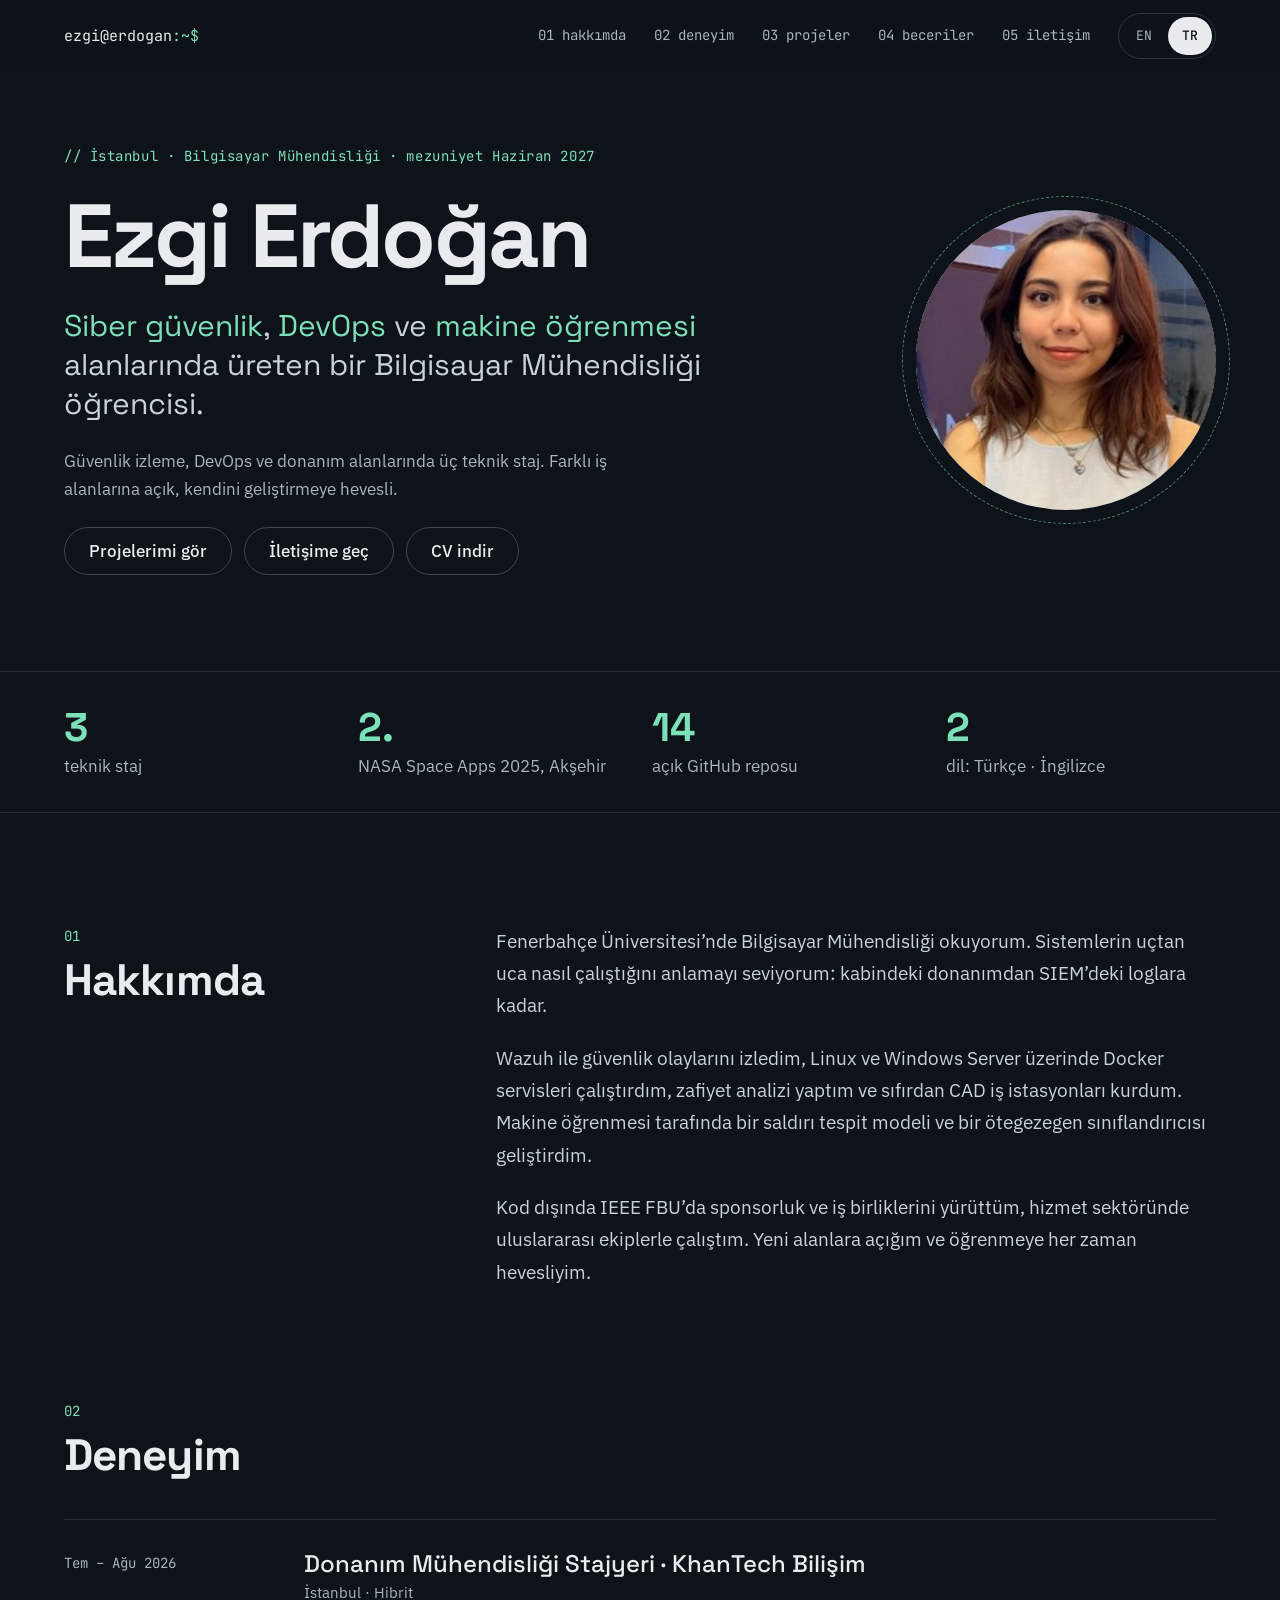
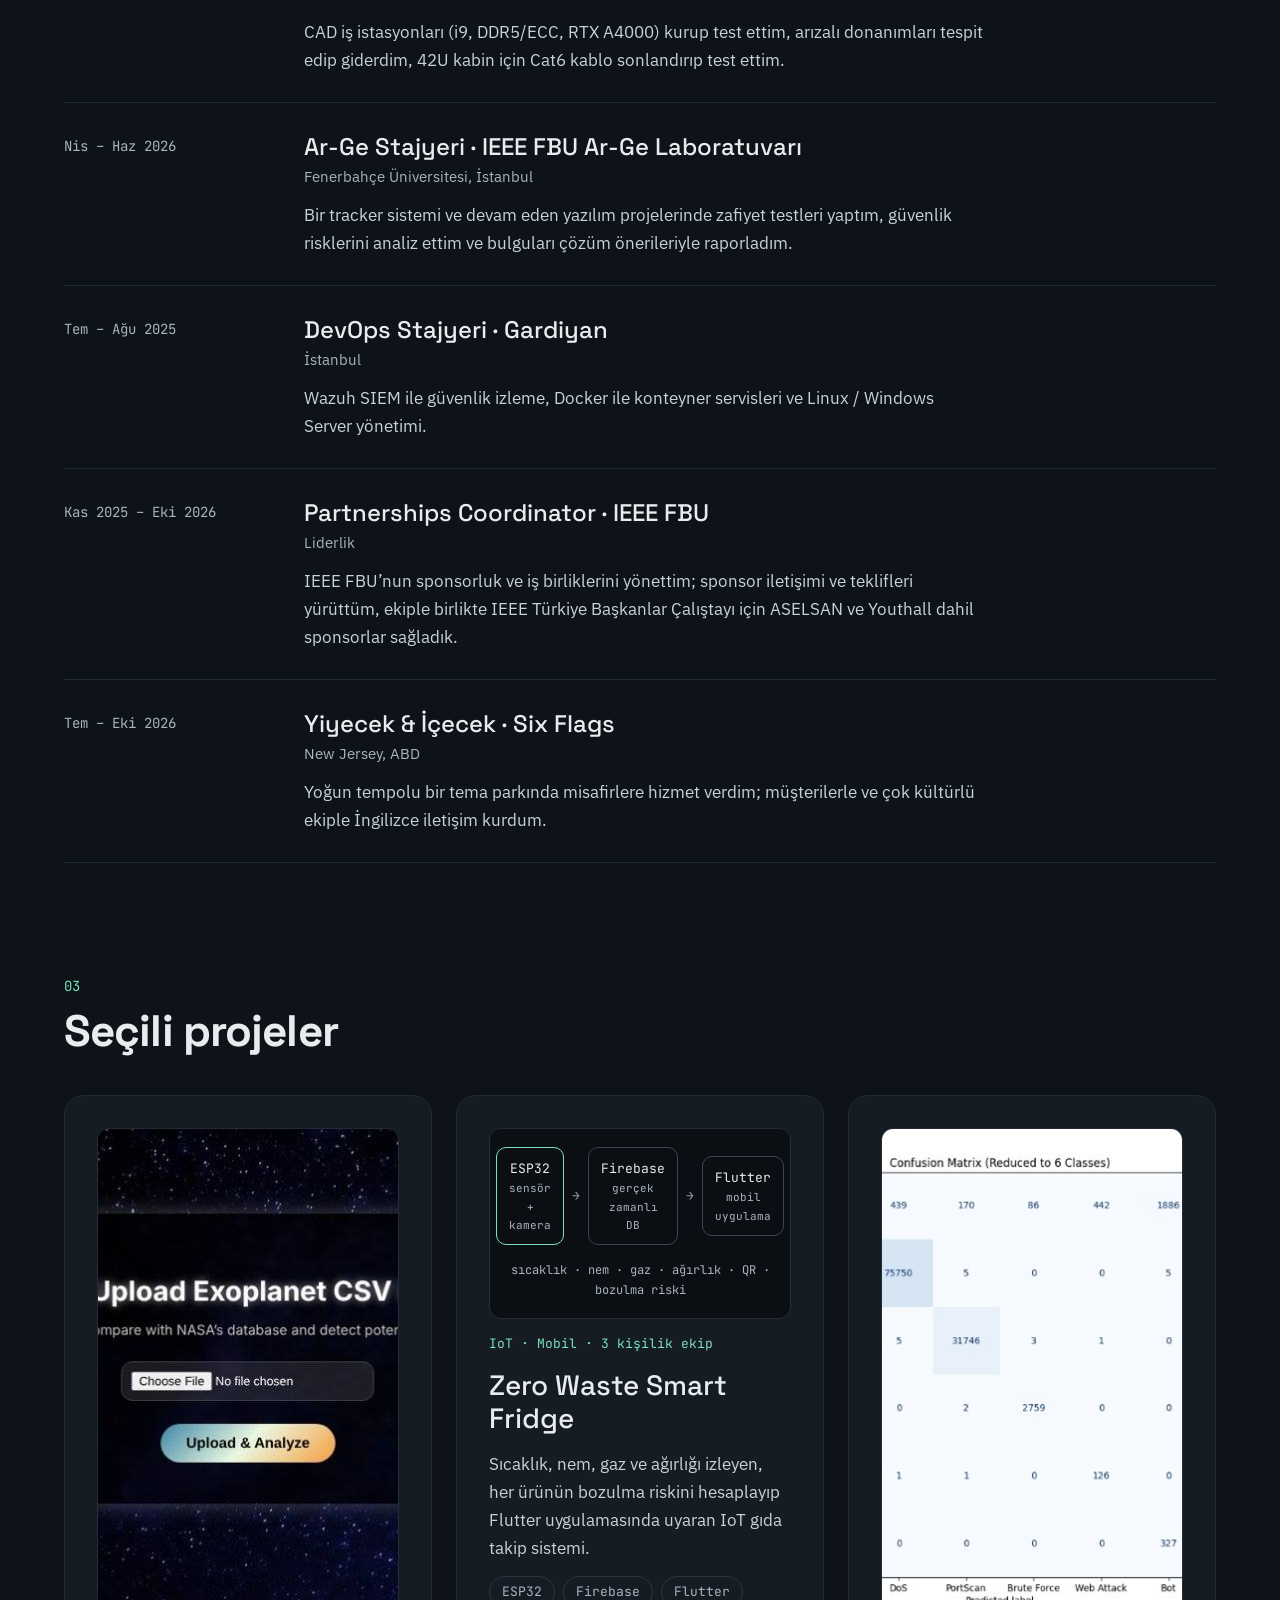
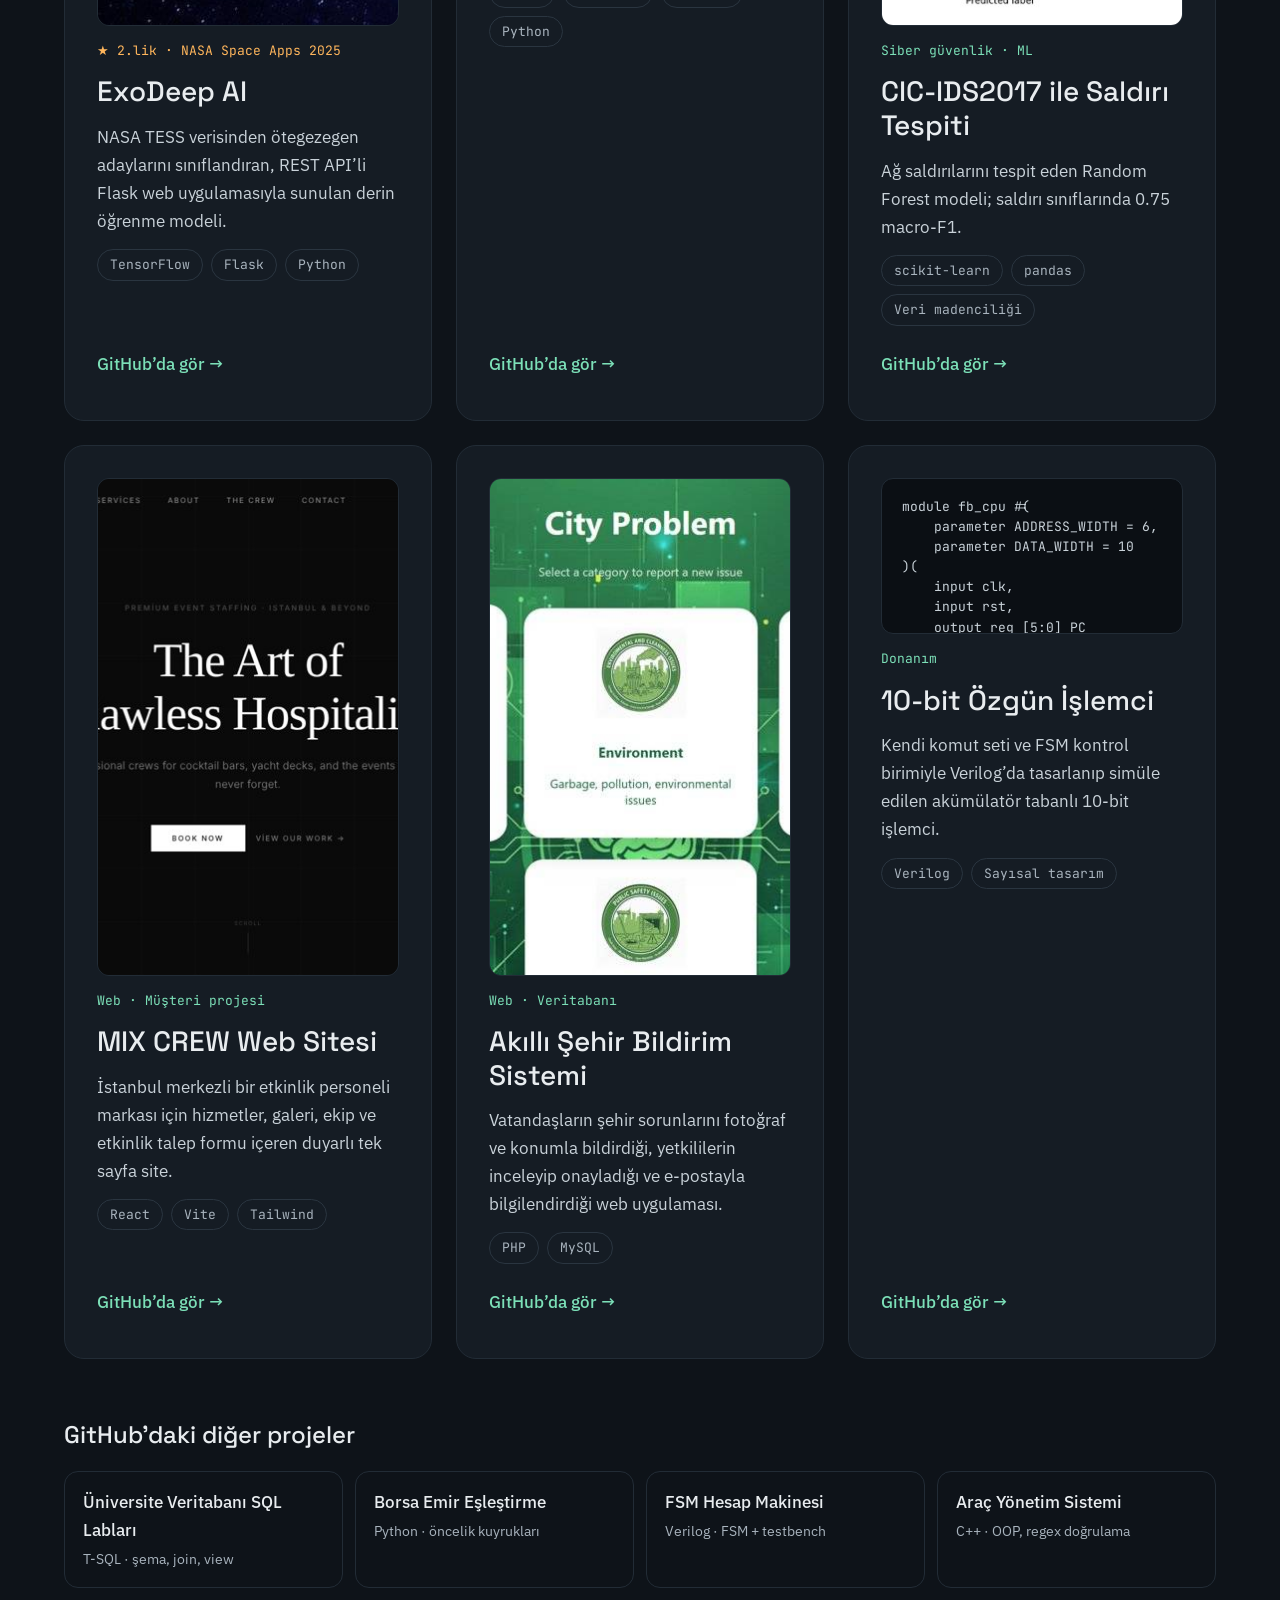
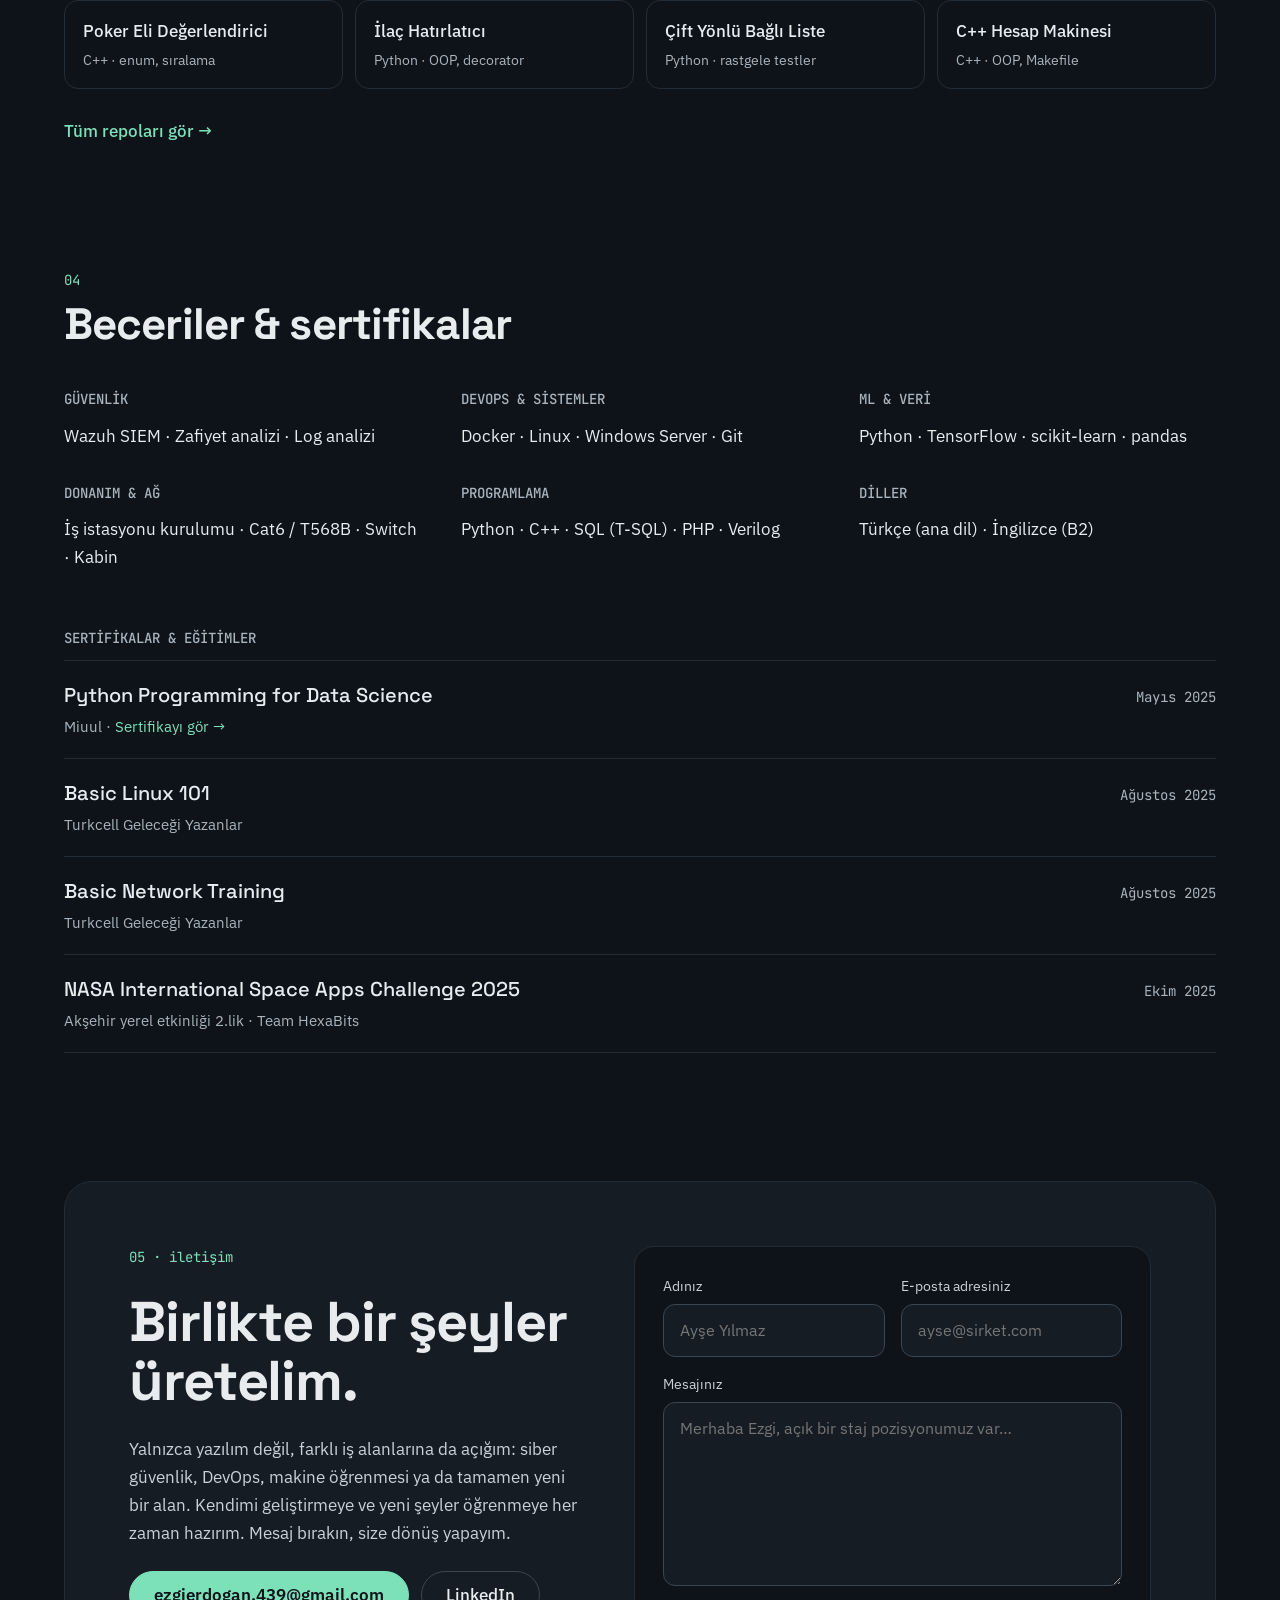
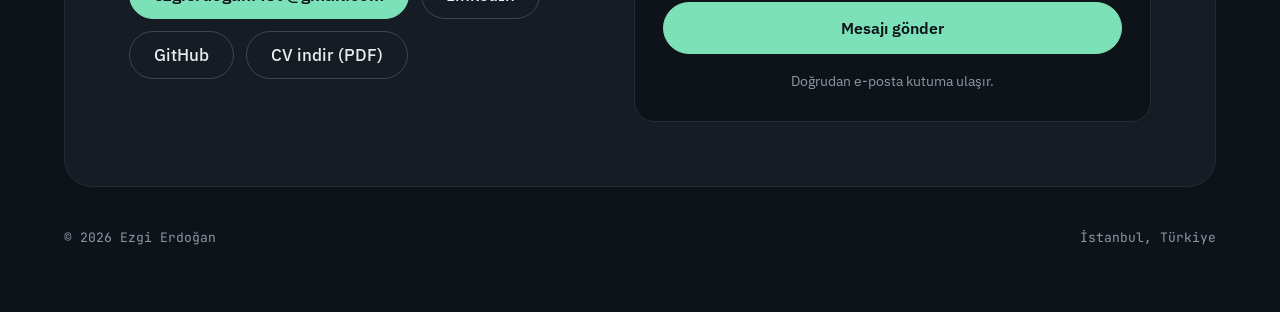
==== tr.html @ ae575152 "Launch portfolio site (EN + TR)" ====
<!doctype html>
<html lang="tr">
<head>
<meta charset="utf-8">
<meta name="viewport" content="width=device-width, initial-scale=1">
<title>Ezgi Erdoğan · Bilgisayar Mühendisliği Portfolyosu</title>
<meta name="description" content="Ezgi Erdoğan, İstanbul'da Bilgisayar Mühendisliği öğrencisi. Siber güvenlik, DevOps ve makine öğrenmesi projeleri ve stajları.">
<meta property="og:title" content="Ezgi Erdoğan · Portfolyo">
<meta property="og:description" content="Bilgisayar Mühendisliği öğrencisi | Siber Güvenlik · DevOps · ML">
<meta property="og:image" content="https://ezgerdog.github.io/ezgi.jpg">
<meta property="og:url" content="https://ezgerdog.github.io/tr.html">
<link rel="alternate" hreflang="en" href="https://ezgerdog.github.io/">
<link rel="icon" href="data:image/svg+xml,%3Csvg xmlns='http://www.w3.org/2000/svg' viewBox='0 0 64 64'%3E%3Crect width='64' height='64' rx='14' fill='%230E1319'/%3E%3Ctext x='50%25' y='56%25' text-anchor='middle' font-family='monospace' font-size='30' fill='%237CE0B8'%3EE%3C/text%3E%3C/svg%3E">
<link rel="preconnect" href="https://fonts.googleapis.com">
<link rel="preconnect" href="https://fonts.gstatic.com" crossorigin>
<link href="https://fonts.googleapis.com/css2?family=Space+Grotesk:wght@400;500;700&family=IBM+Plex+Sans:wght@400;500;600&family=JetBrains+Mono:wght@400;500&display=swap" rel="stylesheet">
<link rel="stylesheet" href="style.css">
</head>
<body>
<a class="skip" href="#main">İçeriğe geç</a>

<header class="site-header">
<div class="wrap bar">
<a class="logo" href="#top">ezgi@erdogan<span class="accent">:~$</span></a>
<div class="right">
<nav class="nav" aria-label="Ana menü">
<a class="link" href="#about">01 hakkımda</a>
<a class="link" href="#experience">02 deneyim</a>
<a class="link" href="#projects">03 projeler</a>
<a class="link" href="#skills">04 beceriler</a>
<a class="link" href="#contact">05 iletişim</a>
<div class="lang" role="group" aria-label="Dil"><a href="./" hreflang="en">EN</a><a href="tr.html" aria-current="page">TR</a></div>
</nav>
<button class="menu-btn" type="button" aria-label="Menüyü aç" aria-expanded="false"><svg width="20" height="20" viewBox="0 0 24 24" fill="none" stroke="currentColor" stroke-width="2" stroke-linecap="round" aria-hidden="true"><path d="M4 7h16M4 12h16M4 17h16"/></svg></button>
</div>
</div>
</header>

<main id="main">
<div class="wrap">
<section id="top" class="hero">
<div class="hero-text">
<div class="eyebrow">// İstanbul · Bilgisayar Mühendisliği · mezuniyet Haziran 2027</div>
<h1>Ezgi Erdoğan</h1>
<p class="lead"><span class="accent">Siber güvenlik</span>, <span class="accent">DevOps</span> ve <span class="accent">makine öğrenmesi</span> alanlarında üreten bir Bilgisayar Mühendisliği öğrencisi.</p>
<p class="sub">Güvenlik izleme, DevOps ve donanım alanlarında üç teknik staj. Farklı iş alanlarına açık, kendini geliştirmeye hevesli.</p>
<div class="btns">
<a class="btn" href="#projects">Projelerimi gör</a>
<a class="btn" href="#contact">İletişime geç</a>
<a class="btn" href="Ezgi_Erdogan_Ozgecmis.pdf" download>CV indir</a>
</div>
</div>
<div class="portrait"><div class="portrait-ring"><img src="ezgi.jpg" alt="Ezgi Erdoğan portresi" width="300" height="300"></div></div>
</section>
</div>

<section class="stats" aria-label="Öne çıkanlar">
<div class="wrap">
<div class="stat"><b>3</b><span>teknik staj</span></div>
<div class="stat"><b>2.</b><span>NASA Space Apps 2025, Akşehir</span></div>
<div class="stat"><b>14</b><span>açık GitHub reposu</span></div>
<div class="stat"><b>2</b><span>dil: Türkçe · İngilizce</span></div>
</div>
</section>

<div class="wrap">
<section id="about" class="block about">
<div class="about-head"><div class="num">01</div><h2>Hakkımda</h2></div>
<div class="about-body">
<p>Fenerbahçe Üniversitesi’nde Bilgisayar Mühendisliği okuyorum. Sistemlerin uçtan uca nasıl çalıştığını anlamayı seviyorum: kabindeki donanımdan SIEM’deki loglara kadar.</p>
<p>Wazuh ile güvenlik olaylarını izledim, Linux ve Windows Server üzerinde Docker servisleri çalıştırdım, zafiyet analizi yaptım ve sıfırdan CAD iş istasyonları kurdum. Makine öğrenmesi tarafında bir saldırı tespit modeli ve bir ötegezegen sınıflandırıcısı geliştirdim.</p>
<p>Kod dışında IEEE FBU’da sponsorluk ve iş birliklerini yürüttüm, hizmet sektöründe uluslararası ekiplerle çalıştım. Yeni alanlara açığım ve öğrenmeye her zaman hevesliyim.</p>
</div>
</section>

<section id="experience" class="block">
<div class="num">02</div>
<h2>Deneyim</h2>
<div>
<article class="job"><div class="job-date">Tem – Ağu 2026</div><div class="job-body"><h3>Donanım Mühendisliği Stajyeri · KhanTech Bilişim</h3><div class="where">İstanbul · Hibrit</div><p>CAD iş istasyonları (i9, DDR5/ECC, RTX A4000) kurup test ettim, arızalı donanımları tespit edip giderdim, 42U kabin için Cat6 kablo sonlandırıp test ettim.</p></div></article>
<article class="job"><div class="job-date">Nis – Haz 2026</div><div class="job-body"><h3>Ar-Ge Stajyeri · IEEE FBU Ar-Ge Laboratuvarı</h3><div class="where">Fenerbahçe Üniversitesi, İstanbul</div><p>Bir tracker sistemi ve devam eden yazılım projelerinde zafiyet testleri yaptım, güvenlik risklerini analiz ettim ve bulguları çözüm önerileriyle raporladım.</p></div></article>
<article class="job"><div class="job-date">Tem – Ağu 2025</div><div class="job-body"><h3>DevOps Stajyeri · Gardiyan</h3><div class="where">İstanbul</div><p>Wazuh SIEM ile güvenlik izleme, Docker ile konteyner servisleri ve Linux / Windows Server yönetimi.</p></div></article>
<article class="job"><div class="job-date">Kas 2025 – Eki 2026</div><div class="job-body"><h3>Partnerships Coordinator · IEEE FBU</h3><div class="where">Liderlik</div><p>IEEE FBU’nun sponsorluk ve iş birliklerini yönettim; sponsor iletişimi ve teklifleri yürüttüm, ekiple birlikte IEEE Türkiye Başkanlar Çalıştayı için ASELSAN ve Youthall dahil sponsorlar sağladık.</p></div></article>
<article class="job"><div class="job-date">Tem – Eki 2026</div><div class="job-body"><h3>Yiyecek &amp; İçecek · Six Flags</h3><div class="where">New Jersey, ABD</div><p>Yoğun tempolu bir tema parkında misafirlere hizmet verdim; müşterilerle ve çok kültürlü ekiple İngilizce iletişim kurdum.</p></div></article>
</div>
</section>

<section id="projects" class="block">
<div class="num">03</div>
<h2>Seçili projeler</h2>
<div class="grid">

<article class="card">
<img class="shot" src="exodeep.jpg" alt="ExoDeep AI CSV yükleme ekranı" loading="lazy" width="960" height="498">
<span class="tag gold">★ 2.lik · NASA Space Apps 2025</span>
<h3>ExoDeep AI</h3>
<p>NASA TESS verisinden ötegezegen adaylarını sınıflandıran, REST API’li Flask web uygulamasıyla sunulan derin öğrenme modeli.</p>
<div class="chips"><span>TensorFlow</span><span>Flask</span><span>Python</span></div>
<a class="more" href="https://github.com/ezgerdog/exoplanet-ai-detection">GitHub’da gör →</a>
</article>

<article class="card">
<div class="flow" role="img" aria-label="Sistem akışı: ESP32 sensörleri, Firebase, Flutter uygulaması">
<div class="flow-row"><div>ESP32<small>sensör + kamera</small></div><i>→</i><div>Firebase<small>gerçek zamanlı DB</small></div><i>→</i><div>Flutter<small>mobil uygulama</small></div></div>
<p>sıcaklık · nem · gaz · ağırlık · QR · bozulma riski</p>
</div>
<span class="tag">IoT · Mobil · 3 kişilik ekip</span>
<h3>Zero Waste Smart Fridge</h3>
<p>Sıcaklık, nem, gaz ve ağırlığı izleyen, her ürünün bozulma riskini hesaplayıp Flutter uygulamasında uyaran IoT gıda takip sistemi.</p>
<div class="chips"><span>ESP32</span><span>Firebase</span><span>Flutter</span><span>Python</span></div>
<a class="more" href="https://github.com/ezgerdog/smart-fridge-project">GitHub’da gör →</a>
</article>

<article class="card">
<img class="shot" src="ids.jpg" alt="Saldırı tespit modelinin altı sınıflı karışıklık matrisi" loading="lazy" width="960" height="498">
<span class="tag">Siber güvenlik · ML</span>
<h3>CIC-IDS2017 ile Saldırı Tespiti</h3>
<p>Ağ saldırılarını tespit eden Random Forest modeli; saldırı sınıflarında 0.75 macro-F1.</p>
<div class="chips"><span>scikit-learn</span><span>pandas</span><span>Veri madenciliği</span></div>
<a class="more" href="https://github.com/ezgerdog/cybersecurity-data-mining">GitHub’da gör →</a>
</article>

<article class="card">
<img class="shot" src="mixcrew.jpg" alt="MIX CREW web sitesi giriş bölümü" loading="lazy" width="960" height="498">
<span class="tag">Web · Müşteri projesi</span>
<h3>MIX CREW Web Sitesi</h3>
<p>İstanbul merkezli bir etkinlik personeli markası için hizmetler, galeri, ekip ve etkinlik talep formu içeren duyarlı tek sayfa site.</p>
<div class="chips"><span>React</span><span>Vite</span><span>Tailwind</span></div>
<a class="more" href="https://github.com/ezgerdog/mixcrew-website">GitHub’da gör →</a>
</article>

<article class="card">
<img class="shot" src="smartcity.jpg" alt="Akıllı Şehir sorun kategorisi ekranı" loading="lazy" width="960" height="498">
<span class="tag">Web · Veritabanı</span>
<h3>Akıllı Şehir Bildirim Sistemi</h3>
<p>Vatandaşların şehir sorunlarını fotoğraf ve konumla bildirdiği, yetkililerin inceleyip onayladığı ve e-postayla bilgilendirdiği web uygulaması.</p>
<div class="chips"><span>PHP</span><span>MySQL</span></div>
<a class="more" href="https://github.com/ezgerdog/smart-city-reporting-system">GitHub’da gör →</a>
</article>

<article class="card">
<pre class="code" aria-label="İşlemciden Verilog kesiti">module fb_cpu #(
    parameter ADDRESS_WIDTH = 6,
    parameter DATA_WIDTH = 10
)(
    input clk,
    input rst,
    output reg [5:0] PC
);
reg [9:0] ACC, ACCNext;
reg [2:0] state, stateNext;</pre>
<span class="tag">Donanım</span>
<h3>10-bit Özgün İşlemci</h3>
<p>Kendi komut seti ve FSM kontrol birimiyle Verilog’da tasarlanıp simüle edilen akümülatör tabanlı 10-bit işlemci.</p>
<div class="chips"><span>Verilog</span><span>Sayısal tasarım</span></div>
<a class="more" href="https://github.com/ezgerdog/custom-cpu-design-verilog">GitHub’da gör →</a>
</article>

</div>

<h3 class="minis-title">GitHub’daki diğer projeler</h3>
<div class="minis">
<a class="mini" href="https://github.com/ezgerdog/university-db-sql-labs"><b>Üniversite Veritabanı SQL Labları</b><span>T-SQL · şema, join, view</span></a>
<a class="mini" href="https://github.com/ezgerdog/stock-market-order-matching"><b>Borsa Emir Eşleştirme</b><span>Python · öncelik kuyrukları</span></a>
<a class="mini" href="https://github.com/ezgerdog/verilog-calculator"><b>FSM Hesap Makinesi</b><span>Verilog · FSM + testbench</span></a>
<a class="mini" href="https://github.com/ezgerdog/car-management-system"><b>Araç Yönetim Sistemi</b><span>C++ · OOP, regex doğrulama</span></a>
<a class="mini" href="https://github.com/ezgerdog/poker-hand-evaluator"><b>Poker Eli Değerlendirici</b><span>C++ · enum, sıralama</span></a>
<a class="mini" href="https://github.com/ezgerdog/medicine-reminder-system"><b>İlaç Hatırlatıcı</b><span>Python · OOP, decorator</span></a>
<a class="mini" href="https://github.com/ezgerdog/linked-list-implementation"><b>Çift Yönlü Bağlı Liste</b><span>Python · rastgele testler</span></a>
<a class="mini" href="https://github.com/ezgerdog/cpp-calculator"><b>C++ Hesap Makinesi</b><span>C++ · OOP, Makefile</span></a>
</div>
<a class="all" href="https://github.com/ezgerdog?tab=repositories">Tüm repoları gör →</a>
</section>

<section id="skills" class="block">
<div class="num">04</div>
<h2>Beceriler &amp; sertifikalar</h2>
<div class="skills">
<div><h3>GÜVENLİK</h3><p>Wazuh SIEM · Zafiyet analizi · Log analizi</p></div>
<div><h3>DEVOPS &amp; SİSTEMLER</h3><p>Docker · Linux · Windows Server · Git</p></div>
<div><h3>ML &amp; VERİ</h3><p>Python · TensorFlow · scikit-learn · pandas</p></div>
<div><h3>DONANIM &amp; AĞ</h3><p>İş istasyonu kurulumu · Cat6 / T568B · Switch · Kabin</p></div>
<div><h3>PROGRAMLAMA</h3><p>Python · C++ · SQL (T-SQL) · PHP · Verilog</p></div>
<div><h3>DİLLER</h3><p>Türkçe (ana dil) · İngilizce (B2)</p></div>
</div>
<div class="certs">
<h3>SERTİFİKALAR &amp; EĞİTİMLER</h3>
<div class="cert"><div class="cert-main"><b>Python Programming for Data Science</b><span>Miuul · <a href="https://learning.miuul.com/certificates/z3zz2uqmaw">Sertifikayı gör →</a></span></div><time>Mayıs 2025</time></div>
<div class="cert"><div class="cert-main"><b>Basic Linux 101</b><span>Turkcell Geleceği Yazanlar</span></div><time>Ağustos 2025</time></div>
<div class="cert"><div class="cert-main"><b>Basic Network Training</b><span>Turkcell Geleceği Yazanlar</span></div><time>Ağustos 2025</time></div>
<div class="cert"><div class="cert-main"><b>NASA International Space Apps Challenge 2025</b><span>Akşehir yerel etkinliği 2.lik · Team HexaBits</span></div><time>Ekim 2025</time></div>
</div>
</section>

<section id="contact" class="contact">
<div class="contact-box">
<div class="contact-text">
<div class="num">05 · iletişim</div>
<h2>Birlikte bir şeyler üretelim.</h2>
<p>Yalnızca yazılım değil, farklı iş alanlarına da açığım: siber güvenlik, DevOps, makine öğrenmesi ya da tamamen yeni bir alan. Kendimi geliştirmeye ve yeni şeyler öğrenmeye her zaman hazırım. Mesaj bırakın, size dönüş yapayım.</p>
<div class="btns">
<a class="btn solid" href="mailto:ezgierdogan.439@gmail.com">ezgierdogan.439@gmail.com</a>
<a class="btn" href="https://www.linkedin.com/in/ezgi-erdo%C4%9Fan-573229270">LinkedIn</a>
<a class="btn" href="https://github.com/ezgerdog">GitHub</a>
<a class="btn" href="Ezgi_Erdogan_Ozgecmis.pdf" download>CV indir (PDF)</a>
</div>
</div>
<form class="msg" action="https://formspree.io/f/mvkzdnaz" method="POST" aria-label="Mesaj gönder" data-sending="Gönderiliyor…" data-ok="Teşekkürler! Mesajınız bana ulaştı, en kısa sürede dönüş yapacağım." data-err="Bir sorun oluştu. Lütfen doğrudan e-posta gönderin.">
<div class="row2">
<div class="field"><label for="f-name">Adınız</label><input id="f-name" name="name" type="text" autocomplete="name" required placeholder="Ayşe Yılmaz"></div>
<div class="field"><label for="f-email">E-posta adresiniz</label><input id="f-email" name="email" type="email" autocomplete="email" required placeholder="ayse@sirket.com"></div>
</div>
<div class="field"><label for="f-msg">Mesajınız</label><textarea id="f-msg" name="message" rows="6" required placeholder="Merhaba Ezgi, açık bir staj pozisyonumuz var…"></textarea></div>
<input type="hidden" name="_subject" value="Portfolyodan yeni mesaj">
<input class="hp" type="text" name="_gotcha" tabindex="-1" autocomplete="off" aria-hidden="true">
<button class="btn solid" type="submit">Mesajı gönder</button>
<p class="status" role="status" aria-live="polite">Doğrudan e-posta kutuma ulaşır.</p>
</form>
</div>
<footer><span>© 2026 Ezgi Erdoğan</span><span>İstanbul, Türkiye</span></footer>
</section>
</div>
</main>
<script src="main.js"></script>
</body>
</html>
---- style.css ----
:root{
  --bg:#0E1319; --panel:#151C24; --deep:#0B0F14; --line:#222C36; --line2:#2A3540; --line3:#3A4651;
  --text:#E8ECEF; --soft:#C9D2D9; --muted:#A9B4BE; --faint:#8C98A3; --accent:#7CE0B8; --gold:#FFB65C;
  --display:'Space Grotesk',system-ui,sans-serif; --body:'IBM Plex Sans',system-ui,sans-serif; --mono:'JetBrains Mono',ui-monospace,monospace;
}
*{box-sizing:border-box}
html{scroll-behavior:smooth;scroll-padding-top:80px}
body{margin:0;background:var(--bg);color:var(--text);font-family:var(--body);font-size:17px;line-height:1.65;-webkit-font-smoothing:antialiased}
img{max-width:100%;display:block}
a{color:var(--accent);text-decoration:none}
a:hover{color:#B4F0D6}
:focus-visible{outline:2px solid var(--accent);outline-offset:3px;border-radius:6px}
.wrap{max-width:1200px;margin:0 auto;padding:0 24px}
.mono{font-family:var(--mono)}
.accent{color:var(--accent)}
.skip{position:absolute;left:-999px;top:8px;background:var(--accent);color:var(--bg);padding:8px 14px;border-radius:8px;z-index:100}
.skip:focus{left:16px}

/* header */
.site-header{position:sticky;top:0;z-index:50;background:rgba(14,19,25,.88);backdrop-filter:blur(10px);-webkit-backdrop-filter:blur(10px);border-bottom:1px solid transparent;transition:border-color .2s}
.site-header.scrolled{border-bottom-color:var(--line)}
.bar{display:flex;align-items:center;justify-content:space-between;gap:16px;min-height:72px}
.logo{font-family:var(--mono);font-size:15px;color:var(--text)}
.logo:hover{color:var(--text)}
.nav{display:flex;align-items:center;gap:8px 28px;font-family:var(--mono);font-size:14px}
.nav a.link{color:var(--muted);padding:10px 0}
.nav a.link:hover{color:var(--text)}
.lang{display:flex;gap:2px;border:1px solid var(--line2);border-radius:999px;padding:3px;font-family:var(--mono);font-size:13px}
.lang a{display:flex;align-items:center;min-height:38px;padding:0 14px;border-radius:999px;color:var(--muted)}
.lang a[aria-current]{background:var(--text);color:var(--bg);font-weight:500}
.menu-btn{display:none;width:44px;height:44px;border-radius:12px;border:1px solid var(--line2);background:transparent;color:var(--text);align-items:center;justify-content:center;cursor:pointer}

/* buttons */
.btn{display:inline-flex;align-items:center;justify-content:center;min-height:48px;padding:0 24px;border-radius:999px;border:1px solid var(--line3);background:transparent;color:var(--text);font:inherit;font-weight:500;cursor:pointer;transition:background .15s,color .15s,border-color .15s}
.btn:hover,.btn:active,.btn:focus-visible{background:var(--accent);color:var(--bg);border-color:var(--accent)}
.btn.solid{background:var(--accent);border-color:var(--accent);color:var(--bg);font-weight:600}
.btn.solid:hover{background:#B4F0D6;border-color:#B4F0D6}
.btns{display:flex;flex-wrap:wrap;gap:12px}

/* hero */
.hero{display:flex;flex-wrap:wrap;align-items:center;gap:56px;padding:72px 0 96px}
.hero-text{flex:999 1 560px;min-width:0;display:flex;flex-direction:column;gap:24px}
.eyebrow{font-family:var(--mono);font-size:14px;color:var(--accent);letter-spacing:.04em}
h1{margin:0;font-family:var(--display);font-weight:700;font-size:clamp(48px,7vw,92px);line-height:1;letter-spacing:-.03em}
.lead{margin:0;font-family:var(--display);font-size:clamp(22px,2.4vw,30px);line-height:1.3;color:var(--soft);max-width:720px}
.sub{margin:0;color:var(--muted);max-width:620px}
.portrait{flex:1 1 280px;display:flex;justify-content:center}
.portrait-ring{position:relative;width:300px;height:300px}
.portrait-ring::before{content:"";position:absolute;inset:-14px;border-radius:50%;border:1px dashed var(--accent);opacity:.6}
.portrait img{width:100%;height:100%;border-radius:50%;object-fit:cover}

/* stats */
.stats{border-top:1px solid var(--line);border-bottom:1px solid var(--line)}
.stats .wrap{display:grid;grid-template-columns:repeat(auto-fit,minmax(220px,1fr));gap:24px;padding-top:32px;padding-bottom:32px}
.stat b{display:block;font-family:var(--display);font-size:40px;font-weight:700;color:var(--accent);line-height:1.2}
.stat span{color:var(--muted)}

/* sections */
section.block{padding-top:112px}
.num{font-family:var(--mono);font-size:14px;color:var(--accent)}
h2{margin:8px 0 40px;font-family:var(--display);font-size:44px;line-height:1.1;letter-spacing:-.02em}
.about{display:flex;flex-wrap:wrap;gap:48px}
.about-head{flex:1 1 260px}
.about-head h2{margin-bottom:0}
.about-body{flex:999 1 560px;min-width:0;max-width:720px;display:flex;flex-direction:column;gap:20px;color:var(--soft);font-size:19px;line-height:1.7}
.about-body p{margin:0}

/* experience */
.job{display:flex;flex-wrap:wrap;gap:8px 40px;padding:28px 0;border-top:1px solid var(--line)}
.job:last-child{border-bottom:1px solid var(--line)}
.job-date{flex:1 1 200px;font-family:var(--mono);font-size:14px;color:var(--muted);padding-top:4px}
.job-body{flex:999 1 560px;min-width:0}
.job h3{margin:0;font-family:var(--display);font-size:24px;font-weight:500;line-height:1.3}
.job .where{color:var(--muted);font-size:15px;margin-top:2px}
.job p{margin:12px 0 0;color:var(--soft);max-width:680px}

/* projects */
.grid{display:grid;grid-template-columns:repeat(auto-fit,minmax(320px,1fr));gap:24px}
.card{background:var(--panel);border:1px solid var(--line);border-radius:20px;padding:32px;display:flex;flex-direction:column;gap:14px}
.shot{width:100%;aspect-ratio:960/498;object-fit:cover;border-radius:12px;border:1px solid var(--line)}
.tag{font-family:var(--mono);font-size:13px;color:var(--accent)}
.tag.gold{color:var(--gold)}
.card h3{margin:0;font-family:var(--display);font-size:28px;font-weight:500;line-height:1.2}
.card p{margin:0;color:var(--soft)}
.chips{display:flex;flex-wrap:wrap;gap:8px;font-family:var(--mono);font-size:13px;color:var(--muted)}
.chips span{border:1px solid var(--line2);border-radius:999px;padding:4px 12px}
.card .more{margin-top:auto;padding:10px 0;font-weight:500}
.code{margin:0;width:100%;aspect-ratio:960/498;overflow:hidden;background:var(--deep);border:1px solid var(--line);border-radius:12px;padding:18px 20px;font-family:var(--mono);font-size:13px;line-height:1.55;color:var(--soft)}
.flow{width:100%;aspect-ratio:960/498;background:var(--deep);border:1px solid var(--line);border-radius:12px;padding:18px;display:flex;flex-direction:column;justify-content:center;gap:16px;font-family:var(--mono)}
.flow-row{display:flex;align-items:center;justify-content:center;gap:8px;font-size:13px}
.flow-row div{border:1px solid var(--line3);border-radius:10px;padding:10px 12px;text-align:center}
.flow-row div:first-child{border-color:var(--accent)}
.flow-row small{display:block;color:var(--muted);font-size:11px}
.flow-row i{font-style:normal;color:var(--faint)}
.flow p{margin:0;text-align:center;font-size:12px;color:var(--muted)}
.minis-title{margin:56px 0 16px;font-family:var(--display);font-size:24px;font-weight:500}
.minis{display:grid;grid-template-columns:repeat(auto-fit,minmax(260px,1fr));gap:12px}
.mini{display:flex;flex-direction:column;gap:4px;padding:16px 18px;border:1px solid var(--line);border-radius:14px;color:var(--text);transition:border-color .15s}
.mini:hover{color:var(--text);border-color:var(--accent)}
.mini b{font-weight:500}
.mini span{font-size:14px;color:var(--muted)}
.all{display:inline-flex;margin-top:16px;padding:12px 0;font-weight:500}

/* skills */
.skills{display:grid;grid-template-columns:repeat(auto-fit,minmax(260px,1fr));gap:32px 40px}
.skills h3,.certs h3{margin:0 0 10px;font-family:var(--mono);font-size:14px;font-weight:500;color:var(--muted)}
.skills p{margin:0}
.certs{margin-top:56px}
.cert{display:flex;flex-wrap:wrap;justify-content:space-between;align-items:baseline;gap:4px 24px;padding:18px 0;border-top:1px solid var(--line)}
.cert:last-child{border-bottom:1px solid var(--line)}
.cert-main{flex:999 1 400px;min-width:0}
.cert-main b{display:block;font-family:var(--display);font-size:20px;font-weight:500}
.cert-main span{color:var(--muted);font-size:15px}
.cert time{font-family:var(--mono);font-size:14px;color:var(--muted)}

/* contact */
.contact{padding:128px 0 64px}
.contact-box{background:var(--panel);border:1px solid var(--line);border-radius:28px;padding:clamp(24px,5vw,64px);display:flex;flex-wrap:wrap;gap:48px}
.contact-text{flex:1 1 360px;min-width:0;display:flex;flex-direction:column;gap:24px}
.contact-text h2{margin:0;font-size:clamp(34px,4.5vw,56px);line-height:1.05}
.contact-text p{margin:0;color:var(--soft);max-width:480px}
form.msg{flex:1 1 420px;min-width:0;display:flex;flex-direction:column;gap:16px;background:var(--bg);border:1px solid var(--line);border-radius:20px;padding:28px}
.row2{display:grid;grid-template-columns:repeat(auto-fit,minmax(180px,1fr));gap:16px}
.field{display:flex;flex-direction:column;gap:6px}
.field label{font-size:14px;color:var(--soft)}
.field input,.field textarea{min-height:48px;padding:12px 16px;border-radius:12px;border:1px solid var(--line3);background:var(--panel);color:var(--text);font:inherit;font-size:16px}
.field textarea{resize:vertical;min-height:150px}
.field input:focus,.field textarea:focus{outline:none;border-color:var(--accent)}
.hp{position:absolute;left:-9999px}
form.msg .btn{min-height:52px;font-size:16px}
.status{margin:0;font-size:14px;color:var(--faint);text-align:center;min-height:1.4em}
.status.ok{color:var(--accent)}
.status.err{color:#FF9B8A}
footer{display:flex;flex-wrap:wrap;justify-content:space-between;gap:12px;padding-top:40px;font-family:var(--mono);font-size:13px;color:var(--faint)}

/* mobile */
@media (max-width:820px){
  body{font-size:16px}
  .menu-btn{display:inline-flex}
  .nav .link{display:none}
  .nav.open{position:absolute;top:72px;left:0;right:0;flex-direction:column;align-items:stretch;gap:0;background:var(--bg);border-bottom:1px solid var(--line);padding:8px 20px 16px}
  .nav.open .link{display:block;padding:14px 0;border-bottom:1px solid var(--line)}
  .nav.open .lang{display:none}
  .bar .right{display:flex;align-items:center;gap:8px}
  .wrap{padding:0 20px}
  .hero{flex-direction:column-reverse;gap:28px;padding:40px 0 48px;text-align:center}
  .hero-text{gap:18px;align-items:center}
  .portrait-ring{width:200px;height:200px}
  .portrait-ring::before{inset:-10px}
  h1{font-size:46px}
  .lead{font-size:21px}
  .btns{flex-direction:column;width:100%}
  .btns .btn{width:100%;min-height:52px}
  .stats .wrap{grid-template-columns:repeat(2,minmax(0,1fr));gap:24px 16px;padding-top:28px;padding-bottom:28px}
  .stat b{font-size:34px}
  .stat span{font-size:14px}
  section.block{padding-top:64px}
  h2{font-size:32px;margin-bottom:20px}
  .about{gap:12px}
  .about-body{font-size:16px;gap:16px}
  .job{padding:20px 0}
  .job h3{font-size:20px}
  .job p{font-size:15px}
  .card{padding:22px;border-radius:18px;gap:10px}
  .card h3{font-size:23px}
  .card p{font-size:15px}
  .grid{grid-template-columns:1fr;gap:16px}
  .code{font-size:10.5px;padding:12px 14px}
  .flow{padding:10px;gap:10px}
  .flow-row{gap:4px;font-size:11px}
  .flow-row div{padding:6px 8px}
  .flow-row small{display:none}
  .minis{grid-template-columns:1fr}
  .contact{padding:72px 0 32px}
  .contact-box{gap:28px;border-radius:22px}
  form.msg{padding:20px}
  .contact-text .btns{flex-direction:row;flex-wrap:wrap}
  .contact-text .btns .btn{width:auto;flex:1 1 140px}
}
@media (prefers-reduced-motion:reduce){html{scroll-behavior:auto}*{transition:none!important}}
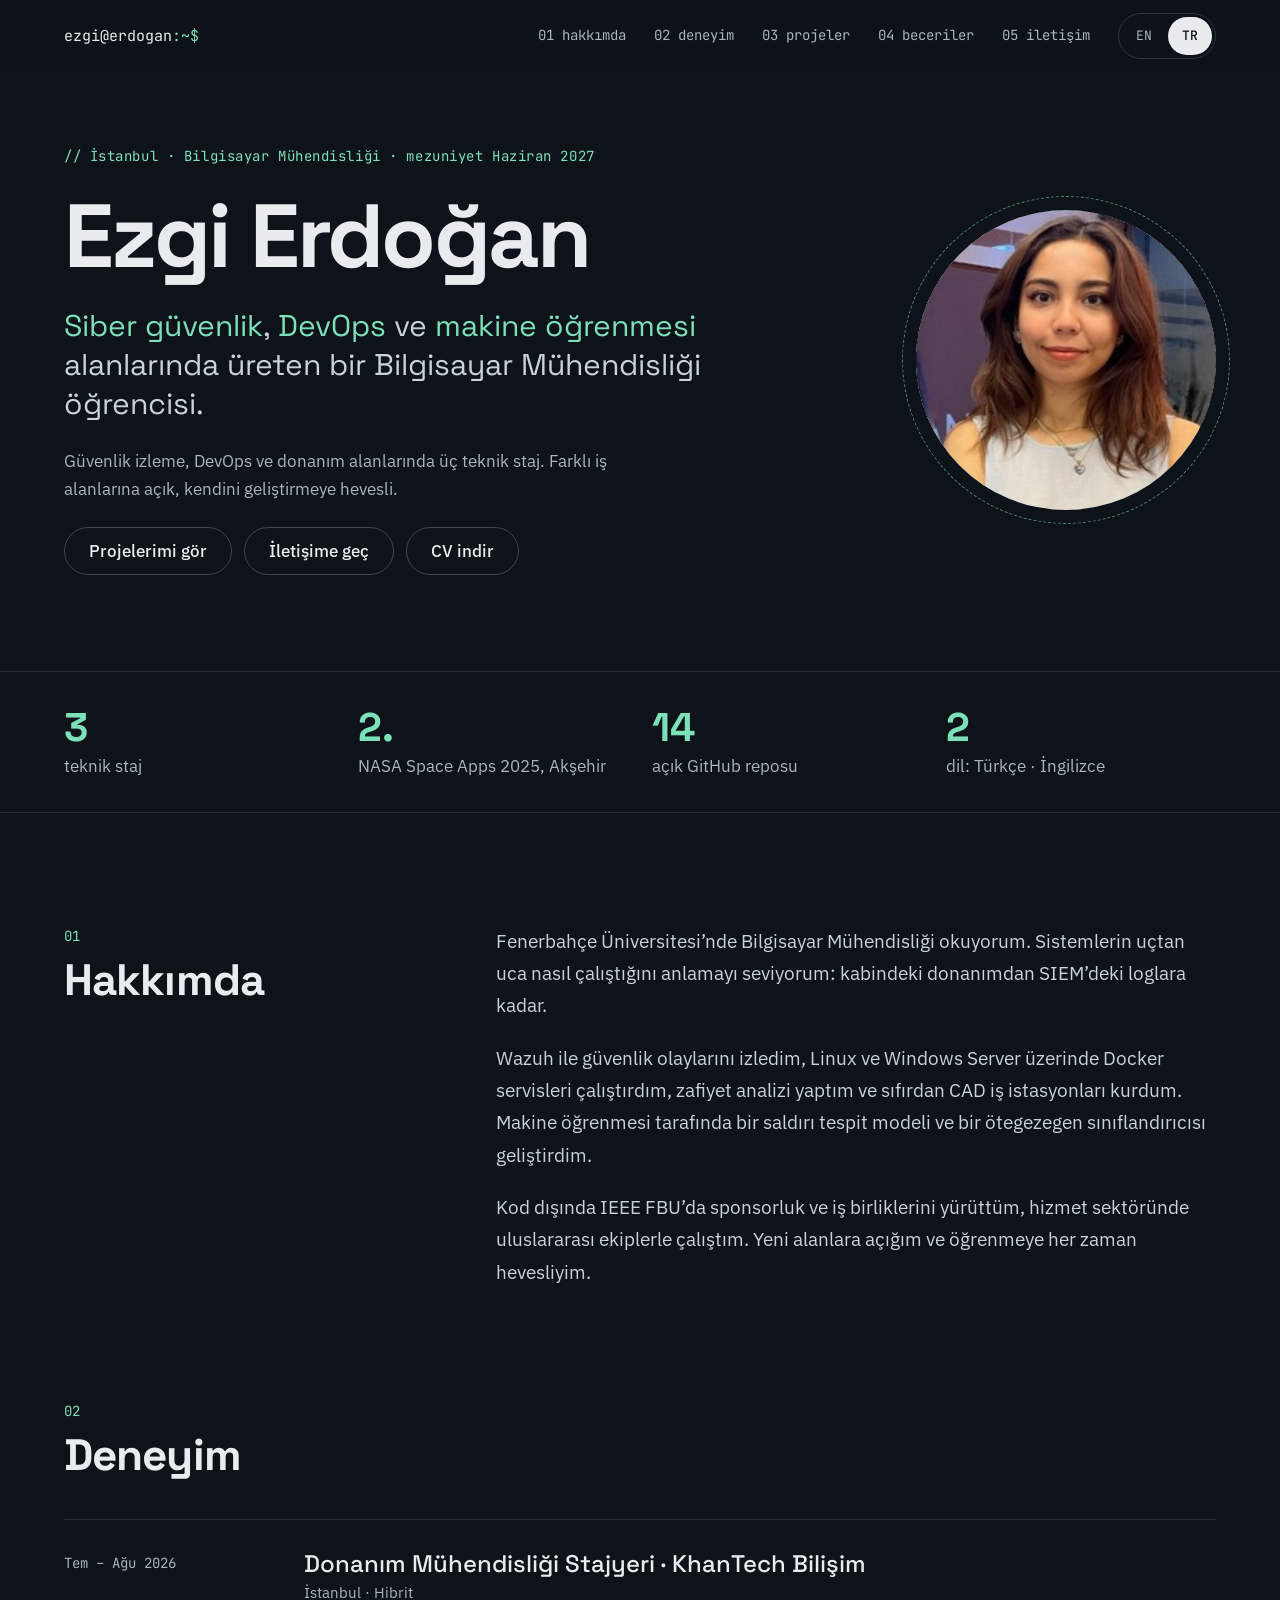
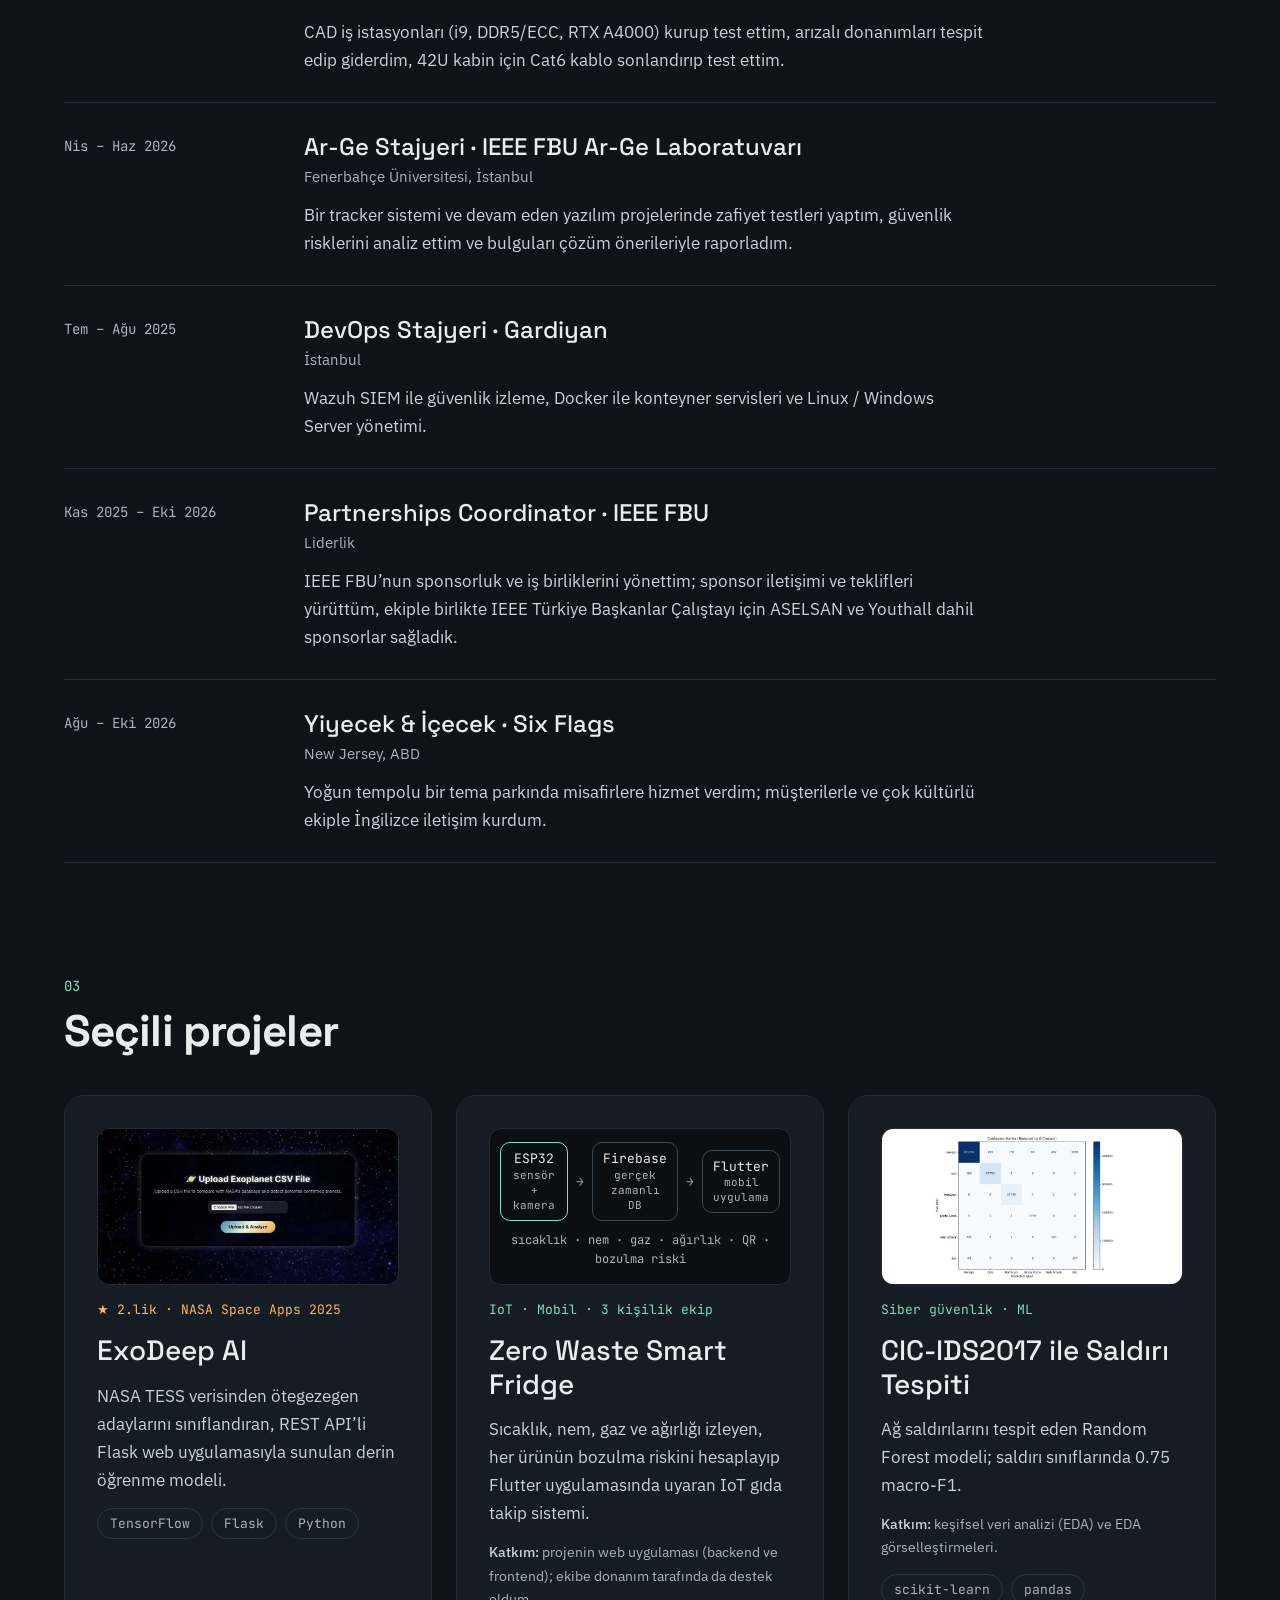
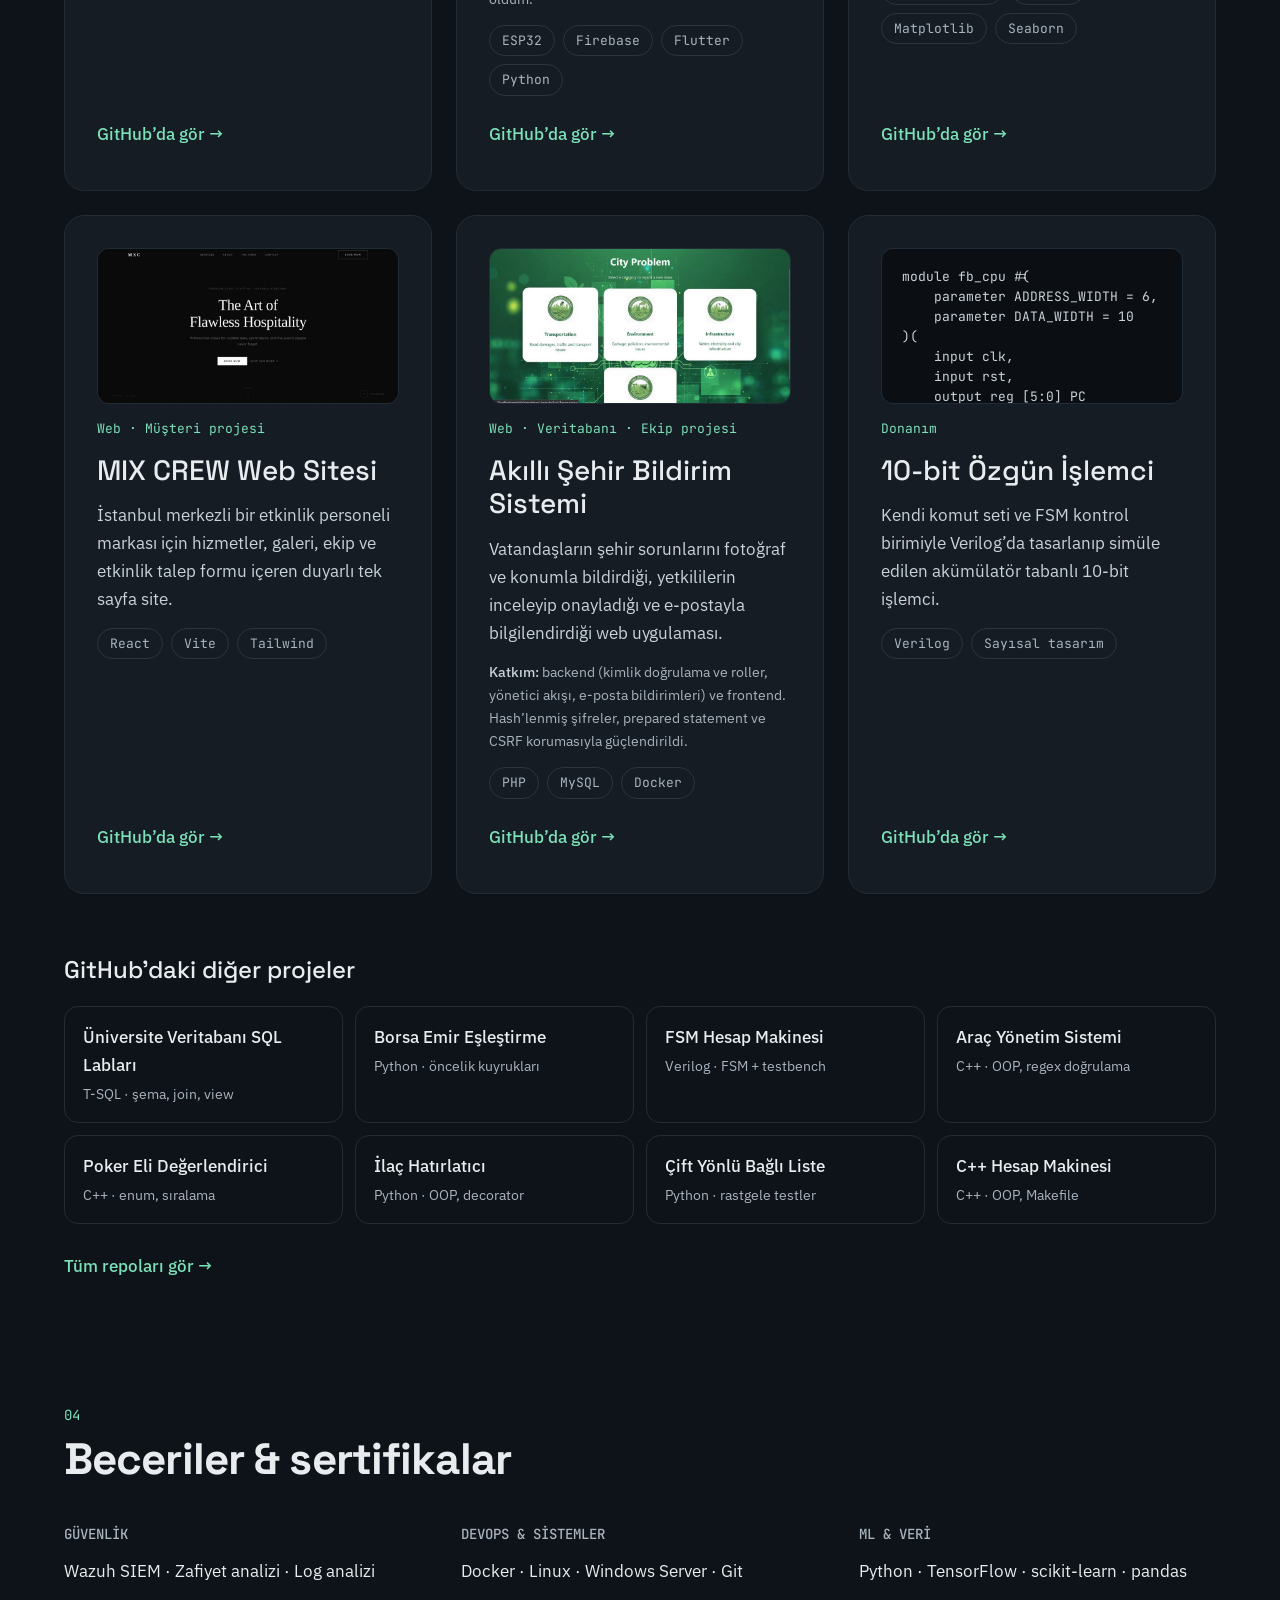
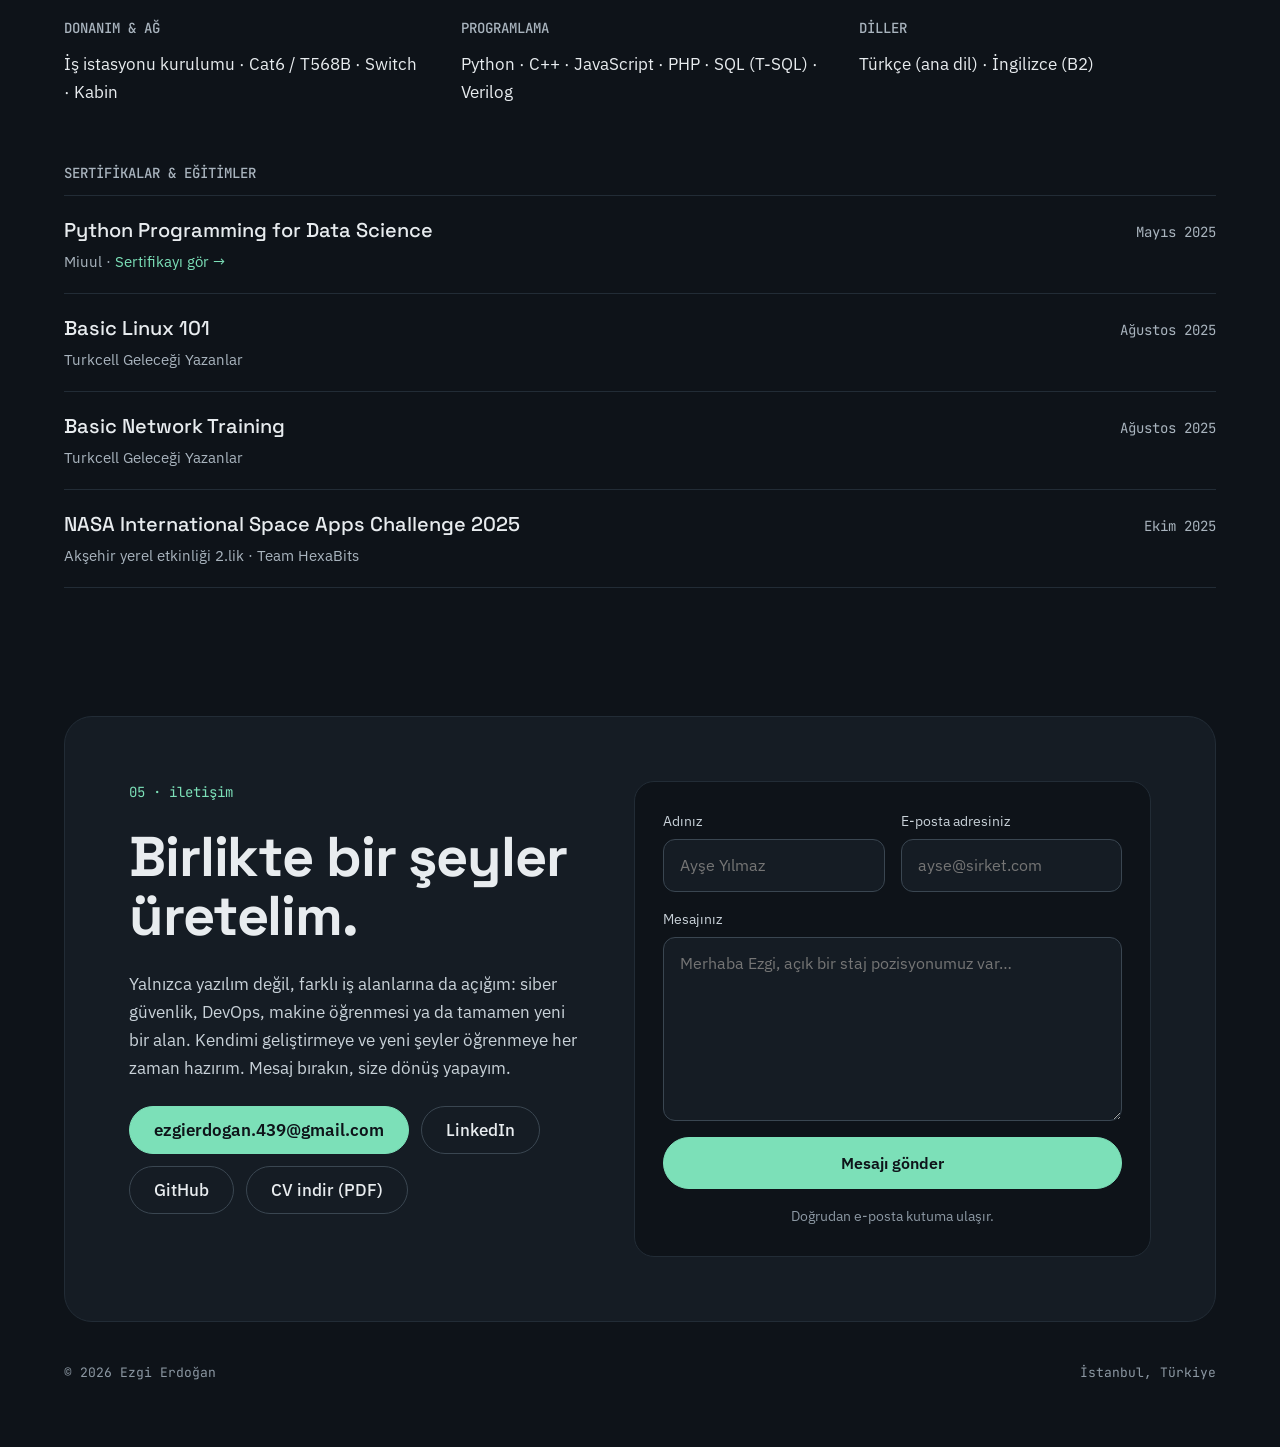
==== commit d4f637fa: "Remove phone number from CVs, add project contributions, update dates - Replace hosted CV PDFs (EN +" ====
--- a/tr.html
+++ b/tr.html
@@ -81,7 +81,7 @@
 <article class="job"><div class="job-date">Nis – Haz 2026</div><div class="job-body"><h3>Ar-Ge Stajyeri · IEEE FBU Ar-Ge Laboratuvarı</h3><div class="where">Fenerbahçe Üniversitesi, İstanbul</div><p>Bir tracker sistemi ve devam eden yazılım projelerinde zafiyet testleri yaptım, güvenlik risklerini analiz ettim ve bulguları çözüm önerileriyle raporladım.</p></div></article>
 <article class="job"><div class="job-date">Tem – Ağu 2025</div><div class="job-body"><h3>DevOps Stajyeri · Gardiyan</h3><div class="where">İstanbul</div><p>Wazuh SIEM ile güvenlik izleme, Docker ile konteyner servisleri ve Linux / Windows Server yönetimi.</p></div></article>
 <article class="job"><div class="job-date">Kas 2025 – Eki 2026</div><div class="job-body"><h3>Partnerships Coordinator · IEEE FBU</h3><div class="where">Liderlik</div><p>IEEE FBU’nun sponsorluk ve iş birliklerini yönettim; sponsor iletişimi ve teklifleri yürüttüm, ekiple birlikte IEEE Türkiye Başkanlar Çalıştayı için ASELSAN ve Youthall dahil sponsorlar sağladık.</p></div></article>
-<article class="job"><div class="job-date">Tem – Eki 2026</div><div class="job-body"><h3>Yiyecek &amp; İçecek · Six Flags</h3><div class="where">New Jersey, ABD</div><p>Yoğun tempolu bir tema parkında misafirlere hizmet verdim; müşterilerle ve çok kültürlü ekiple İngilizce iletişim kurdum.</p></div></article>
+<article class="job"><div class="job-date">Ağu – Eki 2026</div><div class="job-body"><h3>Yiyecek &amp; İçecek · Six Flags</h3><div class="where">New Jersey, ABD</div><p>Yoğun tempolu bir tema parkında misafirlere hizmet verdim; müşterilerle ve çok kültürlü ekiple İngilizce iletişim kurdum.</p></div></article>
 </div>
 </section>
 
@@ -107,6 +107,7 @@
 <span class="tag">IoT · Mobil · 3 kişilik ekip</span>
 <h3>Zero Waste Smart Fridge</h3>
 <p>Sıcaklık, nem, gaz ve ağırlığı izleyen, her ürünün bozulma riskini hesaplayıp Flutter uygulamasında uyaran IoT gıda takip sistemi.</p>
+<p class="part"><b>Katkım:</b> projenin web uygulaması (backend ve frontend); ekibe donanım tarafında da destek oldum.</p>
 <div class="chips"><span>ESP32</span><span>Firebase</span><span>Flutter</span><span>Python</span></div>
 <a class="more" href="https://github.com/ezgerdog/smart-fridge-project">GitHub’da gör →</a>
 </article>
@@ -116,7 +117,8 @@
 <span class="tag">Siber güvenlik · ML</span>
 <h3>CIC-IDS2017 ile Saldırı Tespiti</h3>
 <p>Ağ saldırılarını tespit eden Random Forest modeli; saldırı sınıflarında 0.75 macro-F1.</p>
-<div class="chips"><span>scikit-learn</span><span>pandas</span><span>Veri madenciliği</span></div>
+<p class="part"><b>Katkım:</b> keşifsel veri analizi (EDA) ve EDA görselleştirmeleri.</p>
+<div class="chips"><span>scikit-learn</span><span>pandas</span><span>Matplotlib</span><span>Seaborn</span></div>
 <a class="more" href="https://github.com/ezgerdog/cybersecurity-data-mining">GitHub’da gör →</a>
 </article>
 
@@ -131,10 +133,11 @@
 
 <article class="card">
 <img class="shot" src="smartcity.jpg" alt="Akıllı Şehir sorun kategorisi ekranı" loading="lazy" width="960" height="498">
-<span class="tag">Web · Veritabanı</span>
+<span class="tag">Web · Veritabanı · Ekip projesi</span>
 <h3>Akıllı Şehir Bildirim Sistemi</h3>
 <p>Vatandaşların şehir sorunlarını fotoğraf ve konumla bildirdiği, yetkililerin inceleyip onayladığı ve e-postayla bilgilendirdiği web uygulaması.</p>
-<div class="chips"><span>PHP</span><span>MySQL</span></div>
+<p class="part"><b>Katkım:</b> backend (kimlik doğrulama ve roller, yönetici akışı, e-posta bildirimleri) ve frontend. Hash’lenmiş şifreler, prepared statement ve CSRF korumasıyla güçlendirildi.</p>
+<div class="chips"><span>PHP</span><span>MySQL</span><span>Docker</span></div>
 <a class="more" href="https://github.com/ezgerdog/smart-city-reporting-system">GitHub’da gör →</a>
 </article>
 
@@ -180,7 +183,7 @@
 <div><h3>DEVOPS &amp; SİSTEMLER</h3><p>Docker · Linux · Windows Server · Git</p></div>
 <div><h3>ML &amp; VERİ</h3><p>Python · TensorFlow · scikit-learn · pandas</p></div>
 <div><h3>DONANIM &amp; AĞ</h3><p>İş istasyonu kurulumu · Cat6 / T568B · Switch · Kabin</p></div>
-<div><h3>PROGRAMLAMA</h3><p>Python · C++ · SQL (T-SQL) · PHP · Verilog</p></div>
+<div><h3>PROGRAMLAMA</h3><p>Python · C++ · JavaScript · PHP · SQL (T-SQL) · Verilog</p></div>
 <div><h3>DİLLER</h3><p>Türkçe (ana dil) · İngilizce (B2)</p></div>
 </div>
 <div class="certs">
@@ -200,7 +203,7 @@
 <p>Yalnızca yazılım değil, farklı iş alanlarına da açığım: siber güvenlik, DevOps, makine öğrenmesi ya da tamamen yeni bir alan. Kendimi geliştirmeye ve yeni şeyler öğrenmeye her zaman hazırım. Mesaj bırakın, size dönüş yapayım.</p>
 <div class="btns">
 <a class="btn solid" href="mailto:ezgierdogan.439@gmail.com">ezgierdogan.439@gmail.com</a>
-<a class="btn" href="https://www.linkedin.com/in/ezgi-erdo%C4%9Fan-573229270">LinkedIn</a>
+<a class="btn" href="https://www.linkedin.com/in/ezgierdogan1/">LinkedIn</a>
 <a class="btn" href="https://github.com/ezgerdog">GitHub</a>
 <a class="btn" href="Ezgi_Erdogan_Ozgecmis.pdf" download>CV indir (PDF)</a>
 </div>
--- a/style.css
+++ b/style.css
@@ -77,18 +77,21 @@
 /* projects */
 .grid{display:grid;grid-template-columns:repeat(auto-fit,minmax(320px,1fr));gap:24px}
 .card{background:var(--panel);border:1px solid var(--line);border-radius:20px;padding:32px;display:flex;flex-direction:column;gap:14px}
-.shot{width:100%;aspect-ratio:960/498;object-fit:cover;border-radius:12px;border:1px solid var(--line)}
+.shot{width:100%;height:auto;aspect-ratio:960/498;object-fit:cover;border-radius:12px;border:1px solid var(--line);flex:none;background:var(--deep)}
+.flow,.code{flex:none}
 .tag{font-family:var(--mono);font-size:13px;color:var(--accent)}
 .tag.gold{color:var(--gold)}
 .card h3{margin:0;font-family:var(--display);font-size:28px;font-weight:500;line-height:1.2}
 .card p{margin:0;color:var(--soft)}
+.card p.part{font-size:14px;color:var(--muted)}
+.card p.part b{color:var(--soft);font-weight:500}
 .chips{display:flex;flex-wrap:wrap;gap:8px;font-family:var(--mono);font-size:13px;color:var(--muted)}
 .chips span{border:1px solid var(--line2);border-radius:999px;padding:4px 12px}
 .card .more{margin-top:auto;padding:10px 0;font-weight:500}
 .code{margin:0;width:100%;aspect-ratio:960/498;overflow:hidden;background:var(--deep);border:1px solid var(--line);border-radius:12px;padding:18px 20px;font-family:var(--mono);font-size:13px;line-height:1.55;color:var(--soft)}
-.flow{width:100%;aspect-ratio:960/498;background:var(--deep);border:1px solid var(--line);border-radius:12px;padding:18px;display:flex;flex-direction:column;justify-content:center;gap:16px;font-family:var(--mono)}
+.flow{width:100%;aspect-ratio:960/498;overflow:hidden;background:var(--deep);border:1px solid var(--line);border-radius:12px;padding:10px;display:flex;flex-direction:column;justify-content:center;gap:10px;font-family:var(--mono)}
 .flow-row{display:flex;align-items:center;justify-content:center;gap:8px;font-size:13px}
-.flow-row div{border:1px solid var(--line3);border-radius:10px;padding:10px 12px;text-align:center}
+.flow-row div{border:1px solid var(--line3);border-radius:10px;padding:7px 10px;text-align:center;line-height:1.35}
 .flow-row div:first-child{border-color:var(--accent)}
 .flow-row small{display:block;color:var(--muted);font-size:11px}
 .flow-row i{font-style:normal;color:var(--faint)}
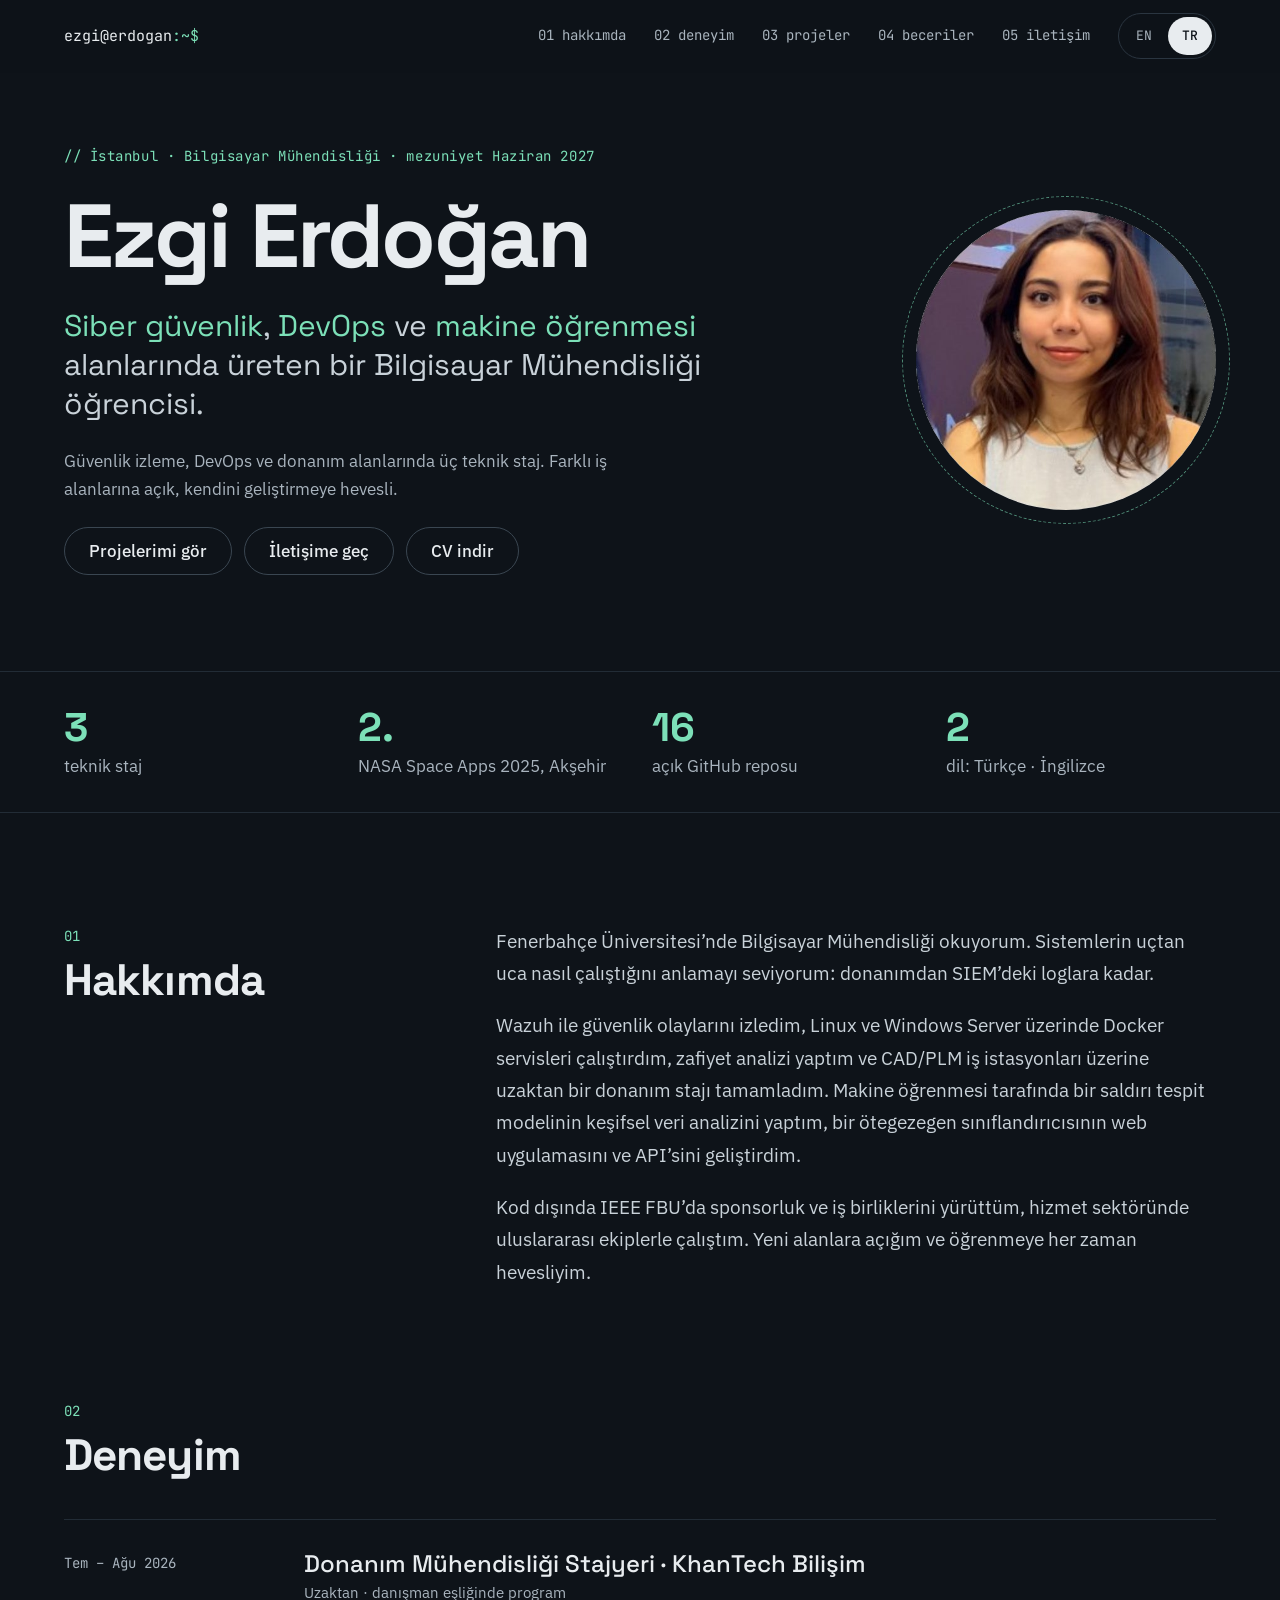
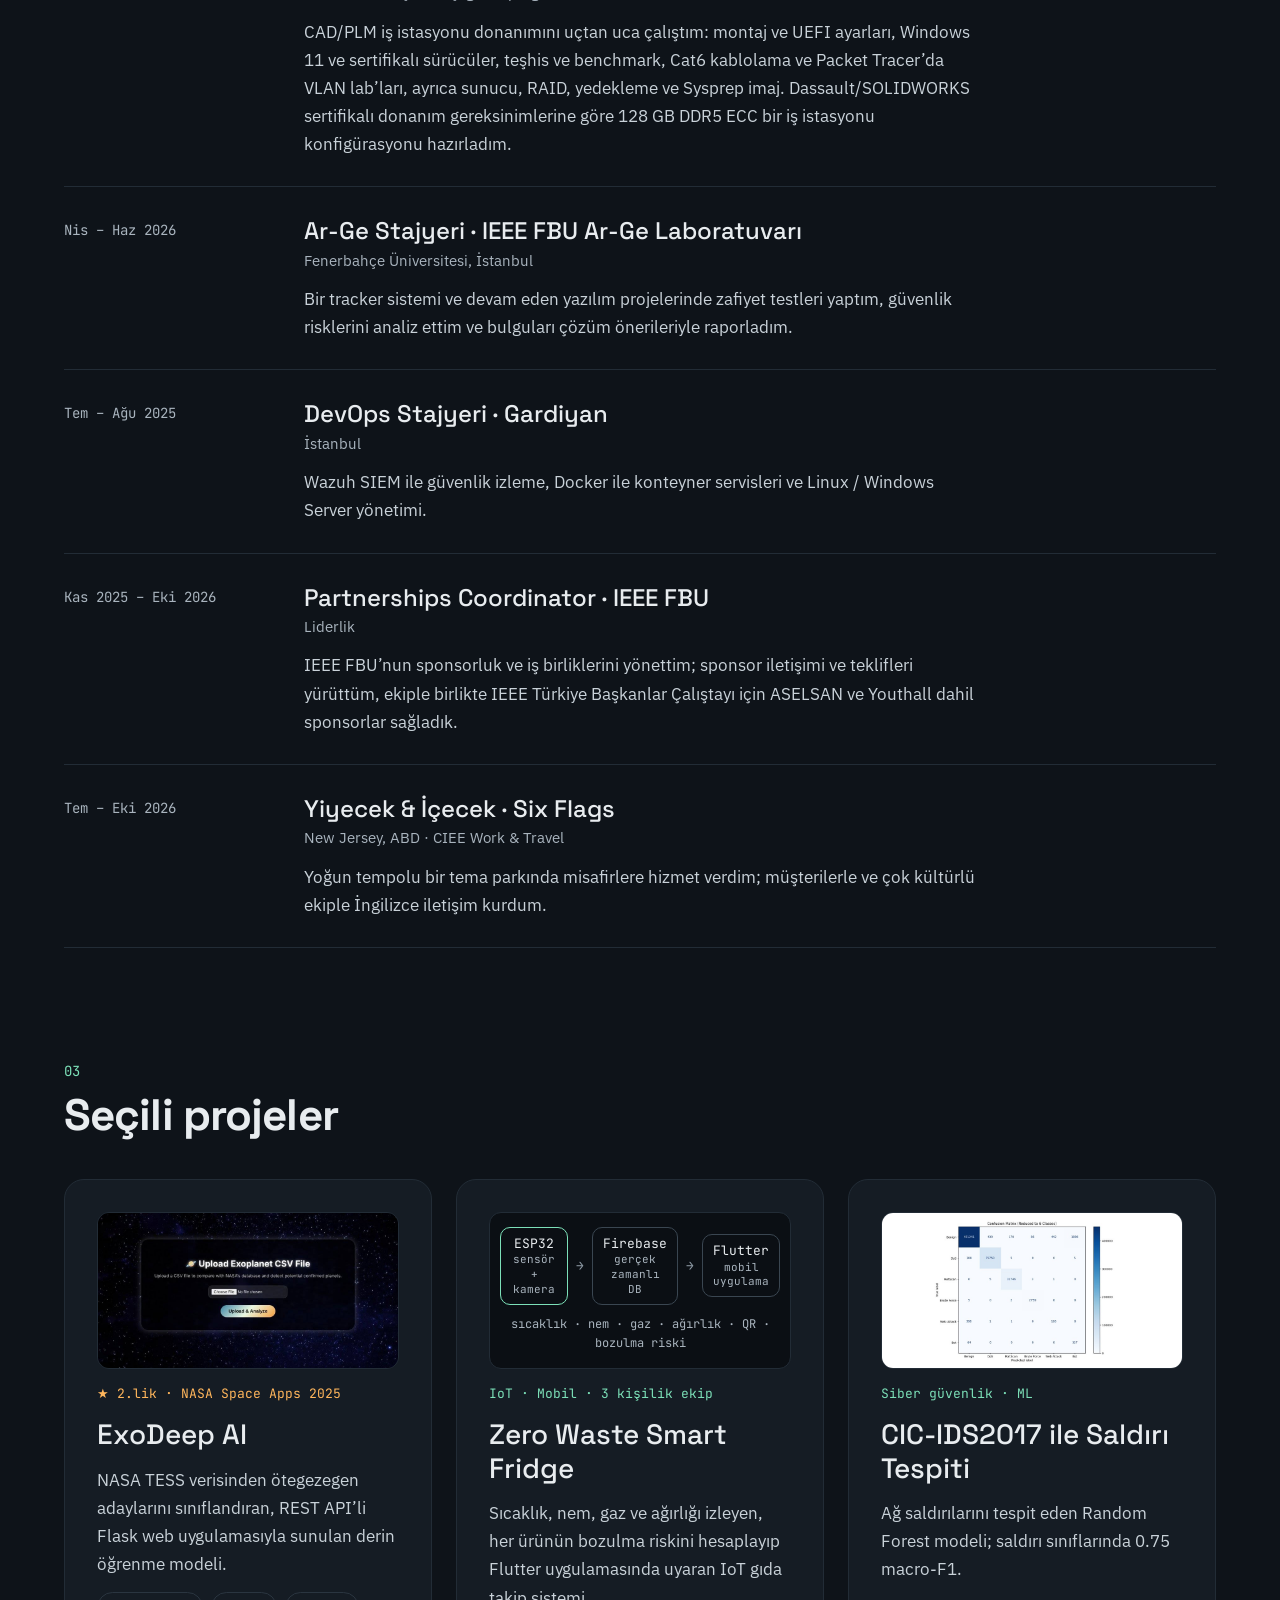
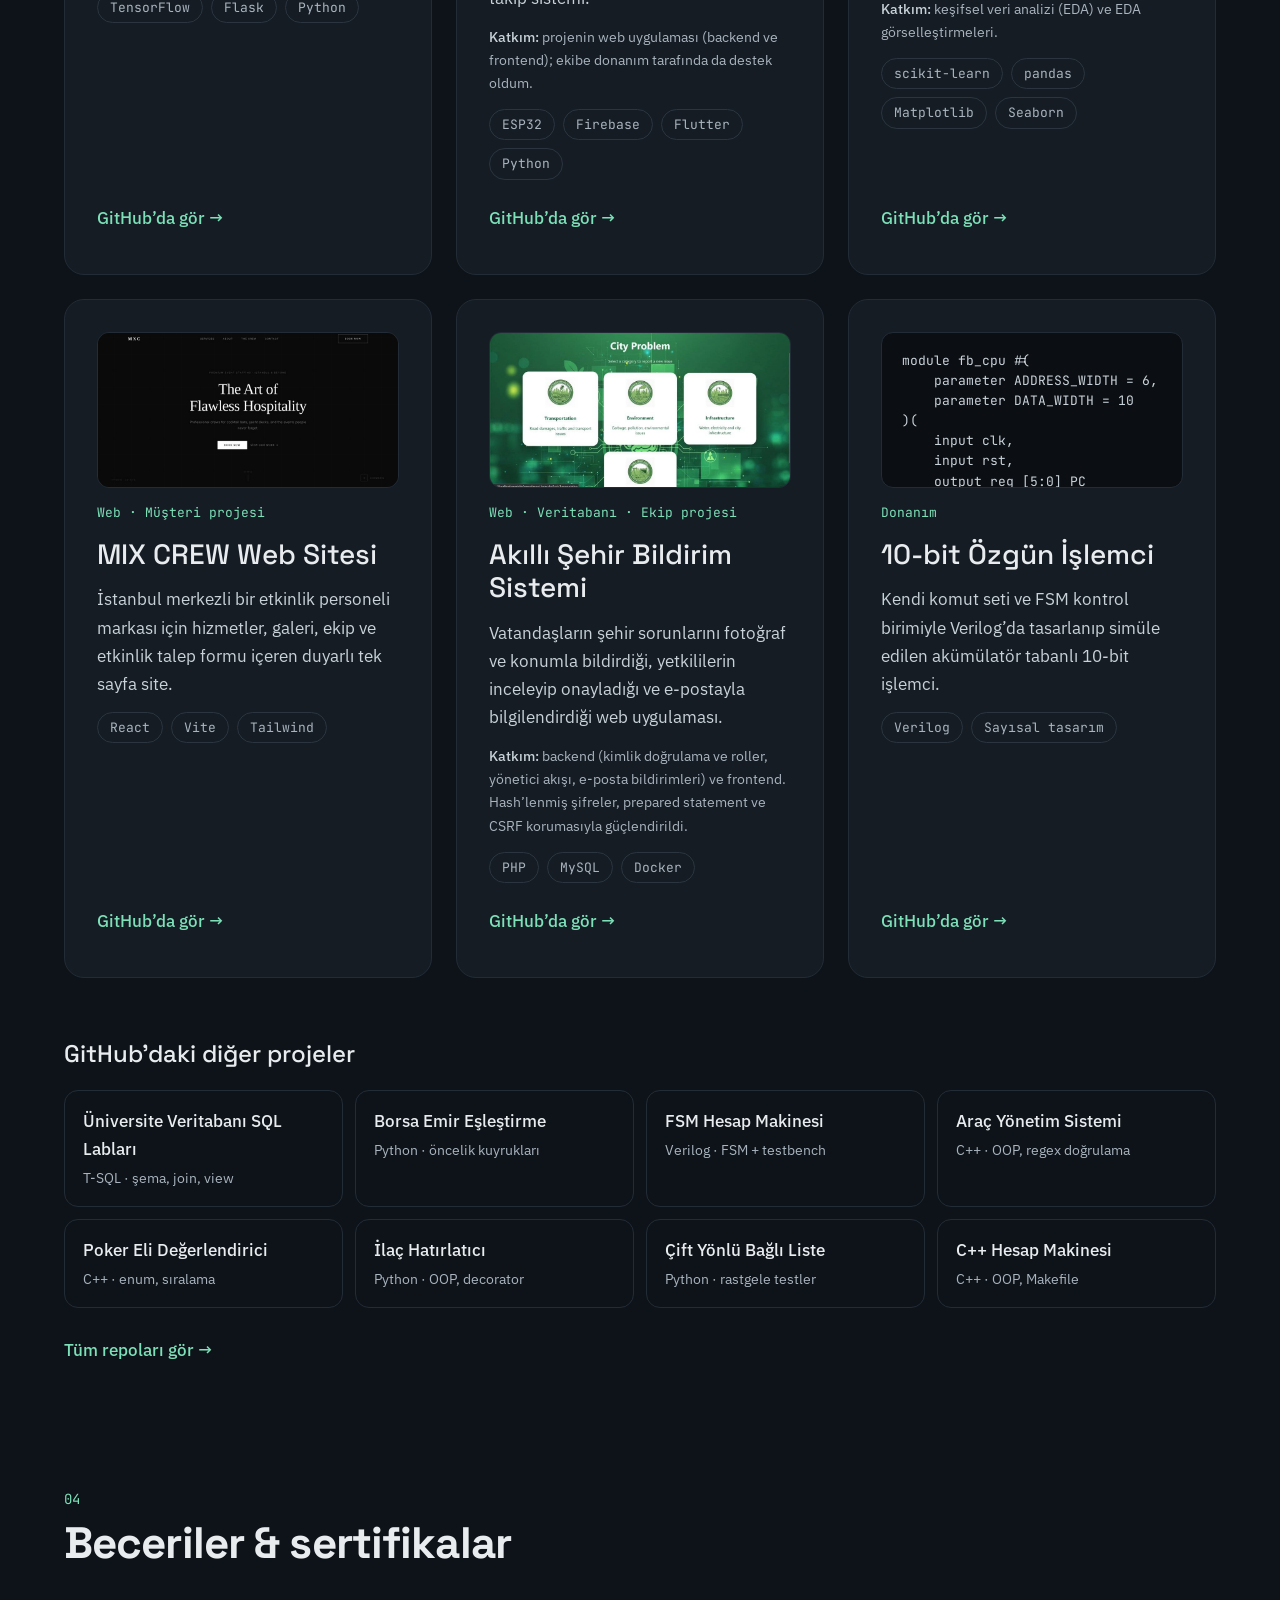
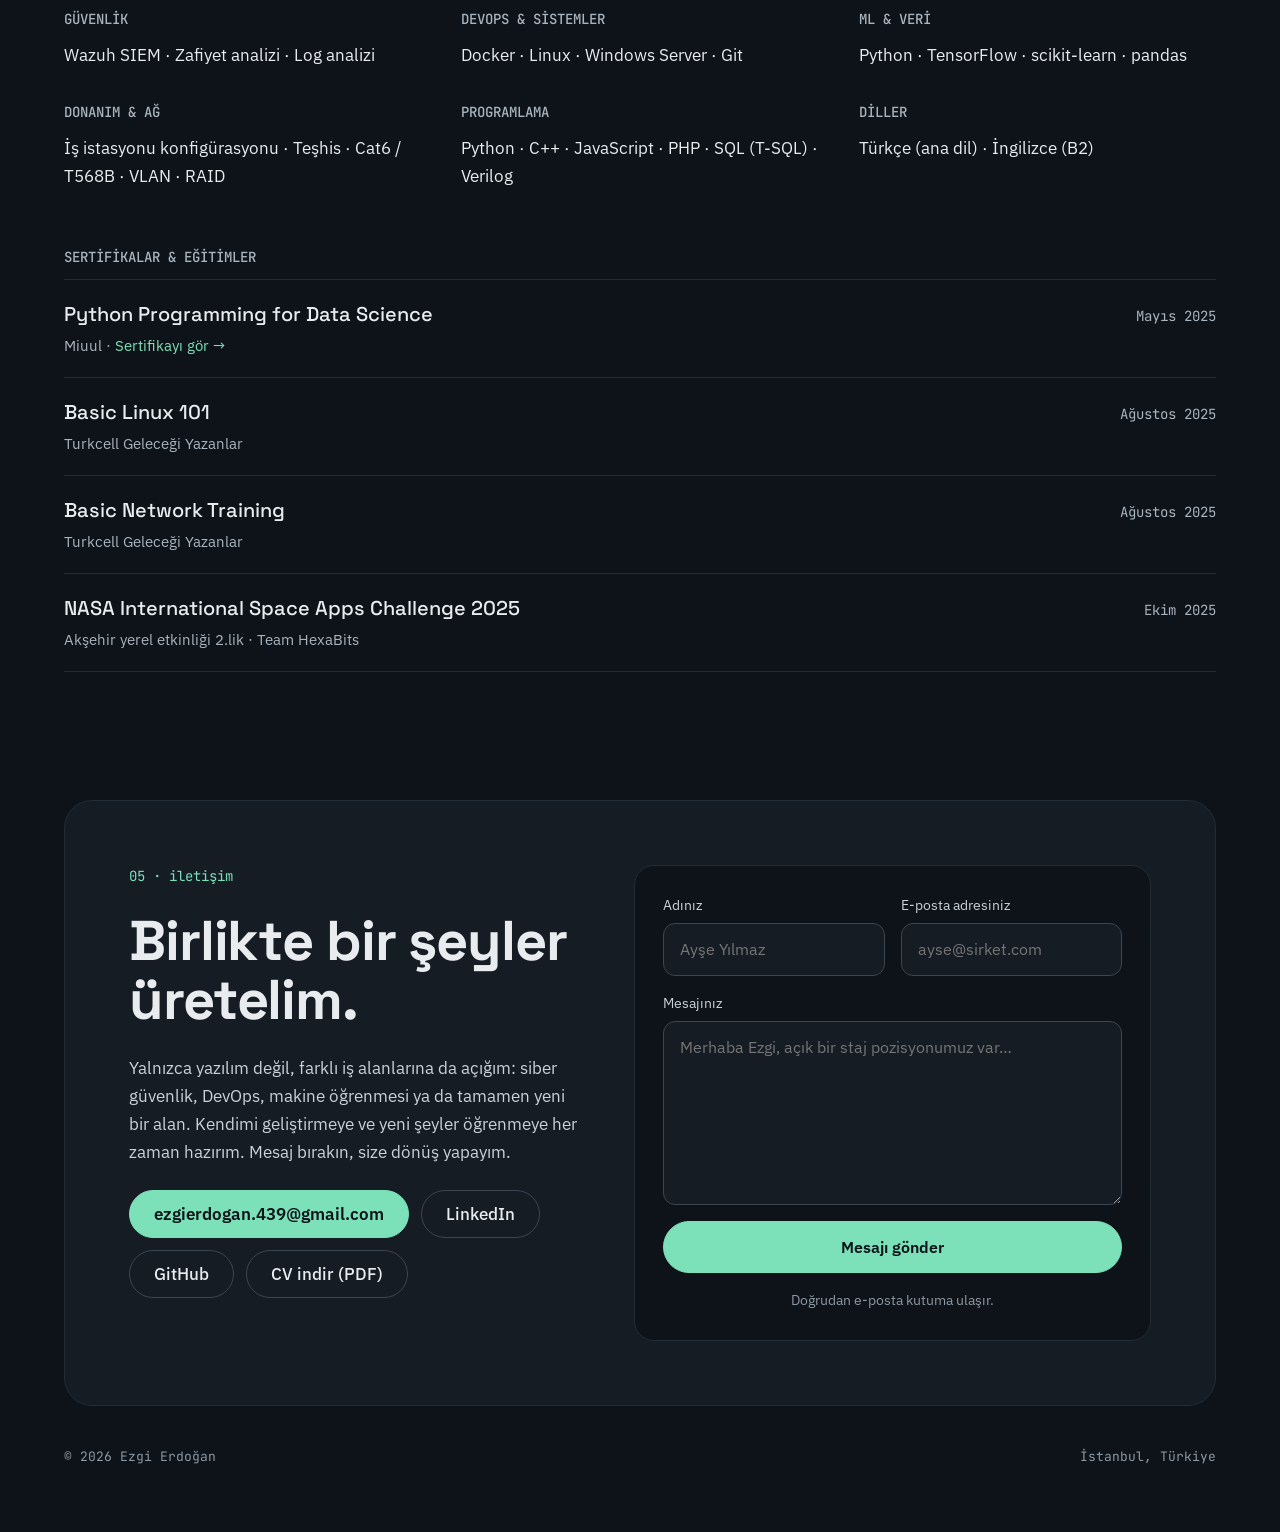
==== commit 9aa930f8: "Update KhanTech internship (remote), Six Flags dates, about text and CV PDFs Co-Authored-By: Claude " ====
--- a/tr.html
+++ b/tr.html
@@ -58,7 +58,7 @@
 <div class="wrap">
 <div class="stat"><b>3</b><span>teknik staj</span></div>
 <div class="stat"><b>2.</b><span>NASA Space Apps 2025, Akşehir</span></div>
-<div class="stat"><b>14</b><span>açık GitHub reposu</span></div>
+<div class="stat"><b>16</b><span>açık GitHub reposu</span></div>
 <div class="stat"><b>2</b><span>dil: Türkçe · İngilizce</span></div>
 </div>
 </section>
@@ -67,8 +67,8 @@
 <section id="about" class="block about">
 <div class="about-head"><div class="num">01</div><h2>Hakkımda</h2></div>
 <div class="about-body">
-<p>Fenerbahçe Üniversitesi’nde Bilgisayar Mühendisliği okuyorum. Sistemlerin uçtan uca nasıl çalıştığını anlamayı seviyorum: kabindeki donanımdan SIEM’deki loglara kadar.</p>
-<p>Wazuh ile güvenlik olaylarını izledim, Linux ve Windows Server üzerinde Docker servisleri çalıştırdım, zafiyet analizi yaptım ve sıfırdan CAD iş istasyonları kurdum. Makine öğrenmesi tarafında bir saldırı tespit modeli ve bir ötegezegen sınıflandırıcısı geliştirdim.</p>
+<p>Fenerbahçe Üniversitesi’nde Bilgisayar Mühendisliği okuyorum. Sistemlerin uçtan uca nasıl çalıştığını anlamayı seviyorum: donanımdan SIEM’deki loglara kadar.</p>
+<p>Wazuh ile güvenlik olaylarını izledim, Linux ve Windows Server üzerinde Docker servisleri çalıştırdım, zafiyet analizi yaptım ve CAD/PLM iş istasyonları üzerine uzaktan bir donanım stajı tamamladım. Makine öğrenmesi tarafında bir saldırı tespit modelinin keşifsel veri analizini yaptım, bir ötegezegen sınıflandırıcısının web uygulamasını ve API’sini geliştirdim.</p>
 <p>Kod dışında IEEE FBU’da sponsorluk ve iş birliklerini yürüttüm, hizmet sektöründe uluslararası ekiplerle çalıştım. Yeni alanlara açığım ve öğrenmeye her zaman hevesliyim.</p>
 </div>
 </section>
@@ -77,11 +77,11 @@
 <div class="num">02</div>
 <h2>Deneyim</h2>
 <div>
-<article class="job"><div class="job-date">Tem – Ağu 2026</div><div class="job-body"><h3>Donanım Mühendisliği Stajyeri · KhanTech Bilişim</h3><div class="where">İstanbul · Hibrit</div><p>CAD iş istasyonları (i9, DDR5/ECC, RTX A4000) kurup test ettim, arızalı donanımları tespit edip giderdim, 42U kabin için Cat6 kablo sonlandırıp test ettim.</p></div></article>
+<article class="job"><div class="job-date">Tem – Ağu 2026</div><div class="job-body"><h3>Donanım Mühendisliği Stajyeri · KhanTech Bilişim</h3><div class="where">Uzaktan · danışman eşliğinde program</div><p>CAD/PLM iş istasyonu donanımını uçtan uca çalıştım: montaj ve UEFI ayarları, Windows 11 ve sertifikalı sürücüler, teşhis ve benchmark, Cat6 kablolama ve Packet Tracer’da VLAN lab’ları, ayrıca sunucu, RAID, yedekleme ve Sysprep imaj. Dassault/SOLIDWORKS sertifikalı donanım gereksinimlerine göre 128 GB DDR5 ECC bir iş istasyonu konfigürasyonu hazırladım.</p></div></article>
 <article class="job"><div class="job-date">Nis – Haz 2026</div><div class="job-body"><h3>Ar-Ge Stajyeri · IEEE FBU Ar-Ge Laboratuvarı</h3><div class="where">Fenerbahçe Üniversitesi, İstanbul</div><p>Bir tracker sistemi ve devam eden yazılım projelerinde zafiyet testleri yaptım, güvenlik risklerini analiz ettim ve bulguları çözüm önerileriyle raporladım.</p></div></article>
 <article class="job"><div class="job-date">Tem – Ağu 2025</div><div class="job-body"><h3>DevOps Stajyeri · Gardiyan</h3><div class="where">İstanbul</div><p>Wazuh SIEM ile güvenlik izleme, Docker ile konteyner servisleri ve Linux / Windows Server yönetimi.</p></div></article>
 <article class="job"><div class="job-date">Kas 2025 – Eki 2026</div><div class="job-body"><h3>Partnerships Coordinator · IEEE FBU</h3><div class="where">Liderlik</div><p>IEEE FBU’nun sponsorluk ve iş birliklerini yönettim; sponsor iletişimi ve teklifleri yürüttüm, ekiple birlikte IEEE Türkiye Başkanlar Çalıştayı için ASELSAN ve Youthall dahil sponsorlar sağladık.</p></div></article>
-<article class="job"><div class="job-date">Ağu – Eki 2026</div><div class="job-body"><h3>Yiyecek &amp; İçecek · Six Flags</h3><div class="where">New Jersey, ABD</div><p>Yoğun tempolu bir tema parkında misafirlere hizmet verdim; müşterilerle ve çok kültürlü ekiple İngilizce iletişim kurdum.</p></div></article>
+<article class="job"><div class="job-date">Tem – Eki 2026</div><div class="job-body"><h3>Yiyecek &amp; İçecek · Six Flags</h3><div class="where">New Jersey, ABD · CIEE Work &amp; Travel</div><p>Yoğun tempolu bir tema parkında misafirlere hizmet verdim; müşterilerle ve çok kültürlü ekiple İngilizce iletişim kurdum.</p></div></article>
 </div>
 </section>
 
@@ -182,7 +182,7 @@
 <div><h3>GÜVENLİK</h3><p>Wazuh SIEM · Zafiyet analizi · Log analizi</p></div>
 <div><h3>DEVOPS &amp; SİSTEMLER</h3><p>Docker · Linux · Windows Server · Git</p></div>
 <div><h3>ML &amp; VERİ</h3><p>Python · TensorFlow · scikit-learn · pandas</p></div>
-<div><h3>DONANIM &amp; AĞ</h3><p>İş istasyonu kurulumu · Cat6 / T568B · Switch · Kabin</p></div>
+<div><h3>DONANIM &amp; AĞ</h3><p>İş istasyonu konfigürasyonu · Teşhis · Cat6 / T568B · VLAN · RAID</p></div>
 <div><h3>PROGRAMLAMA</h3><p>Python · C++ · JavaScript · PHP · SQL (T-SQL) · Verilog</p></div>
 <div><h3>DİLLER</h3><p>Türkçe (ana dil) · İngilizce (B2)</p></div>
 </div>
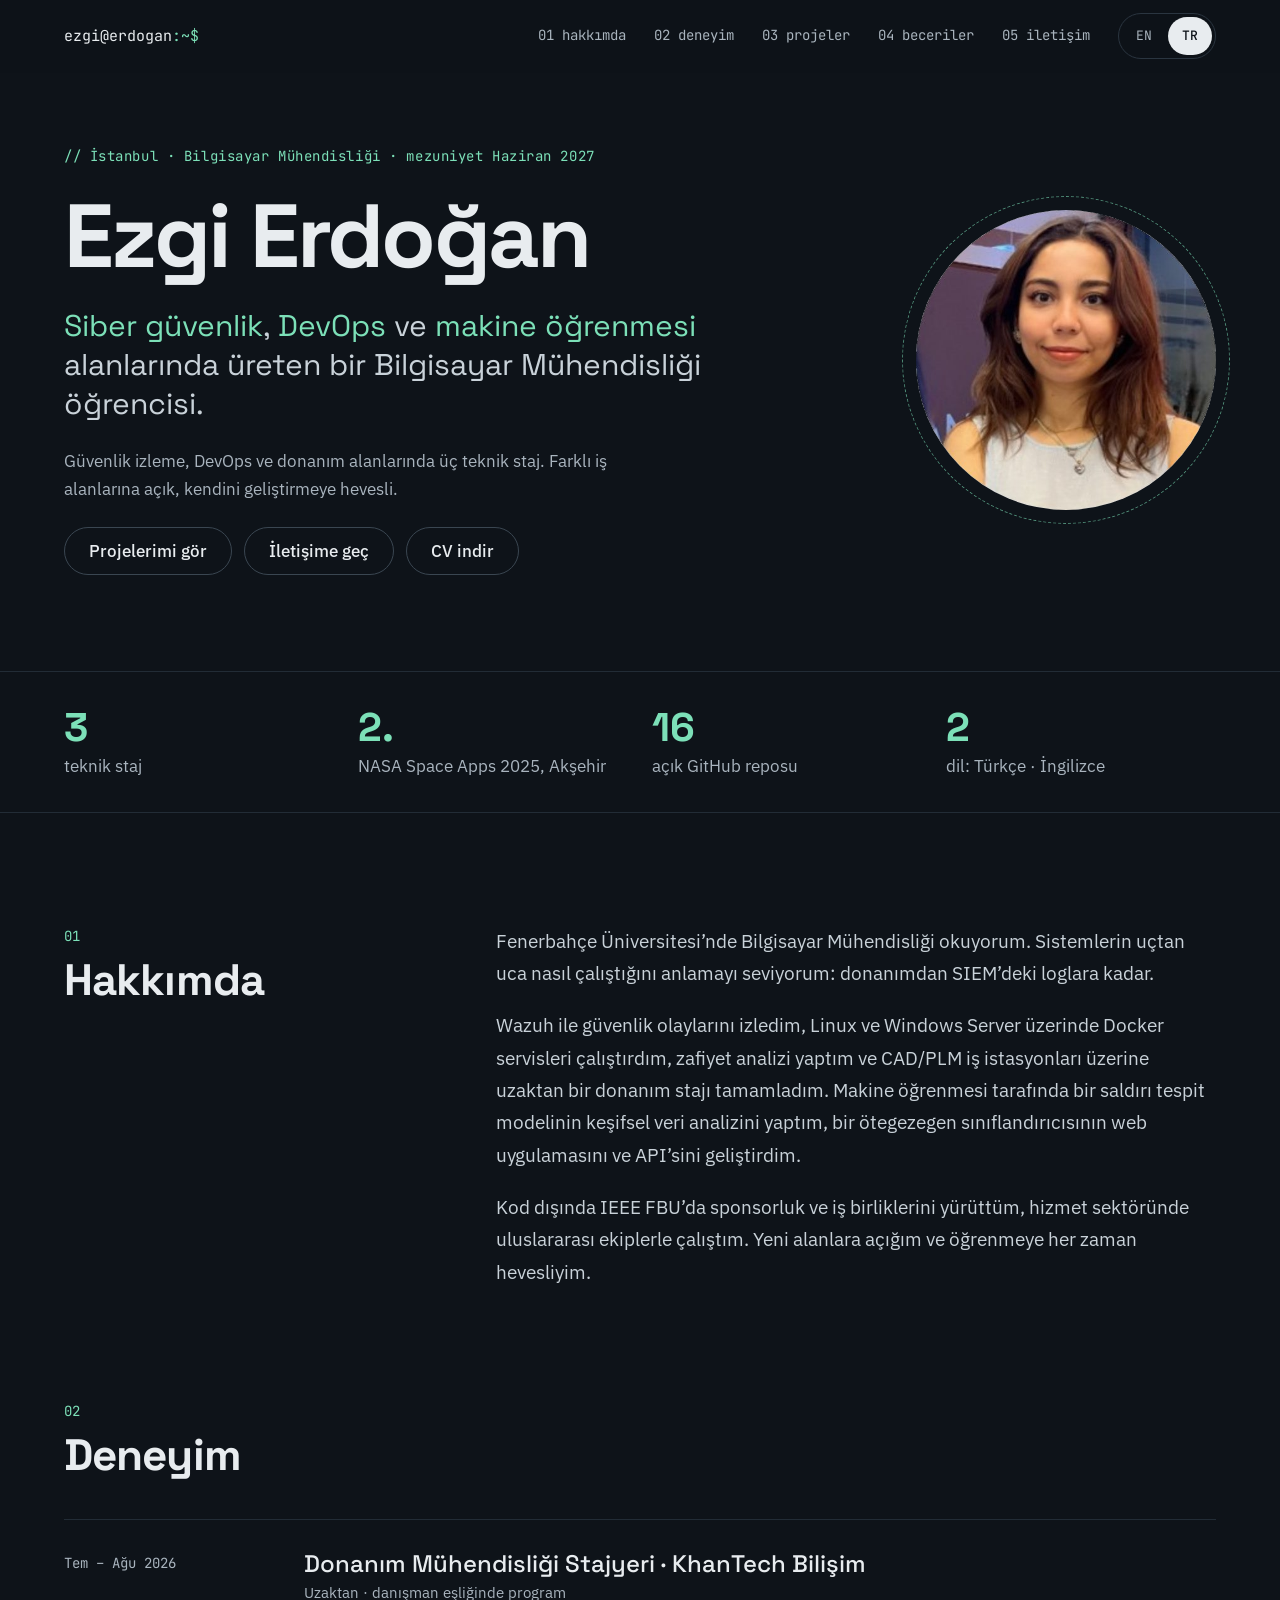
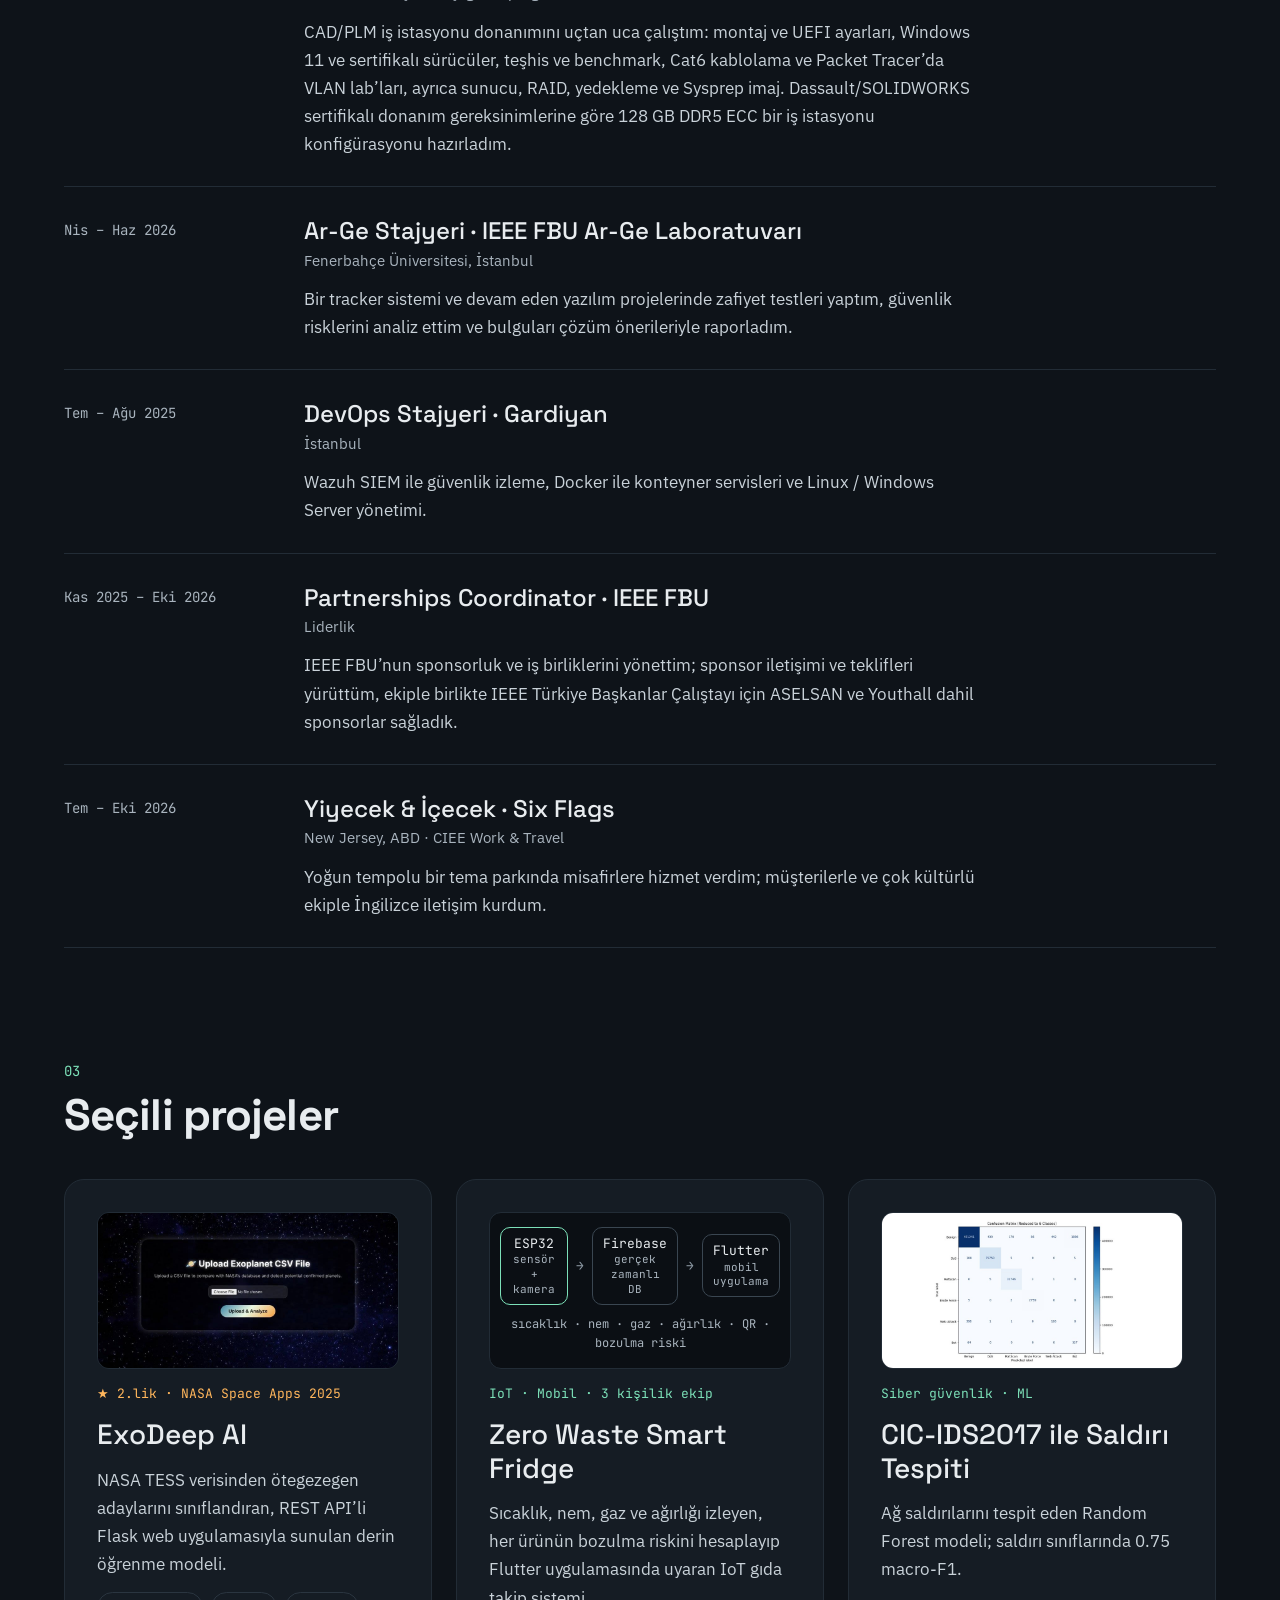
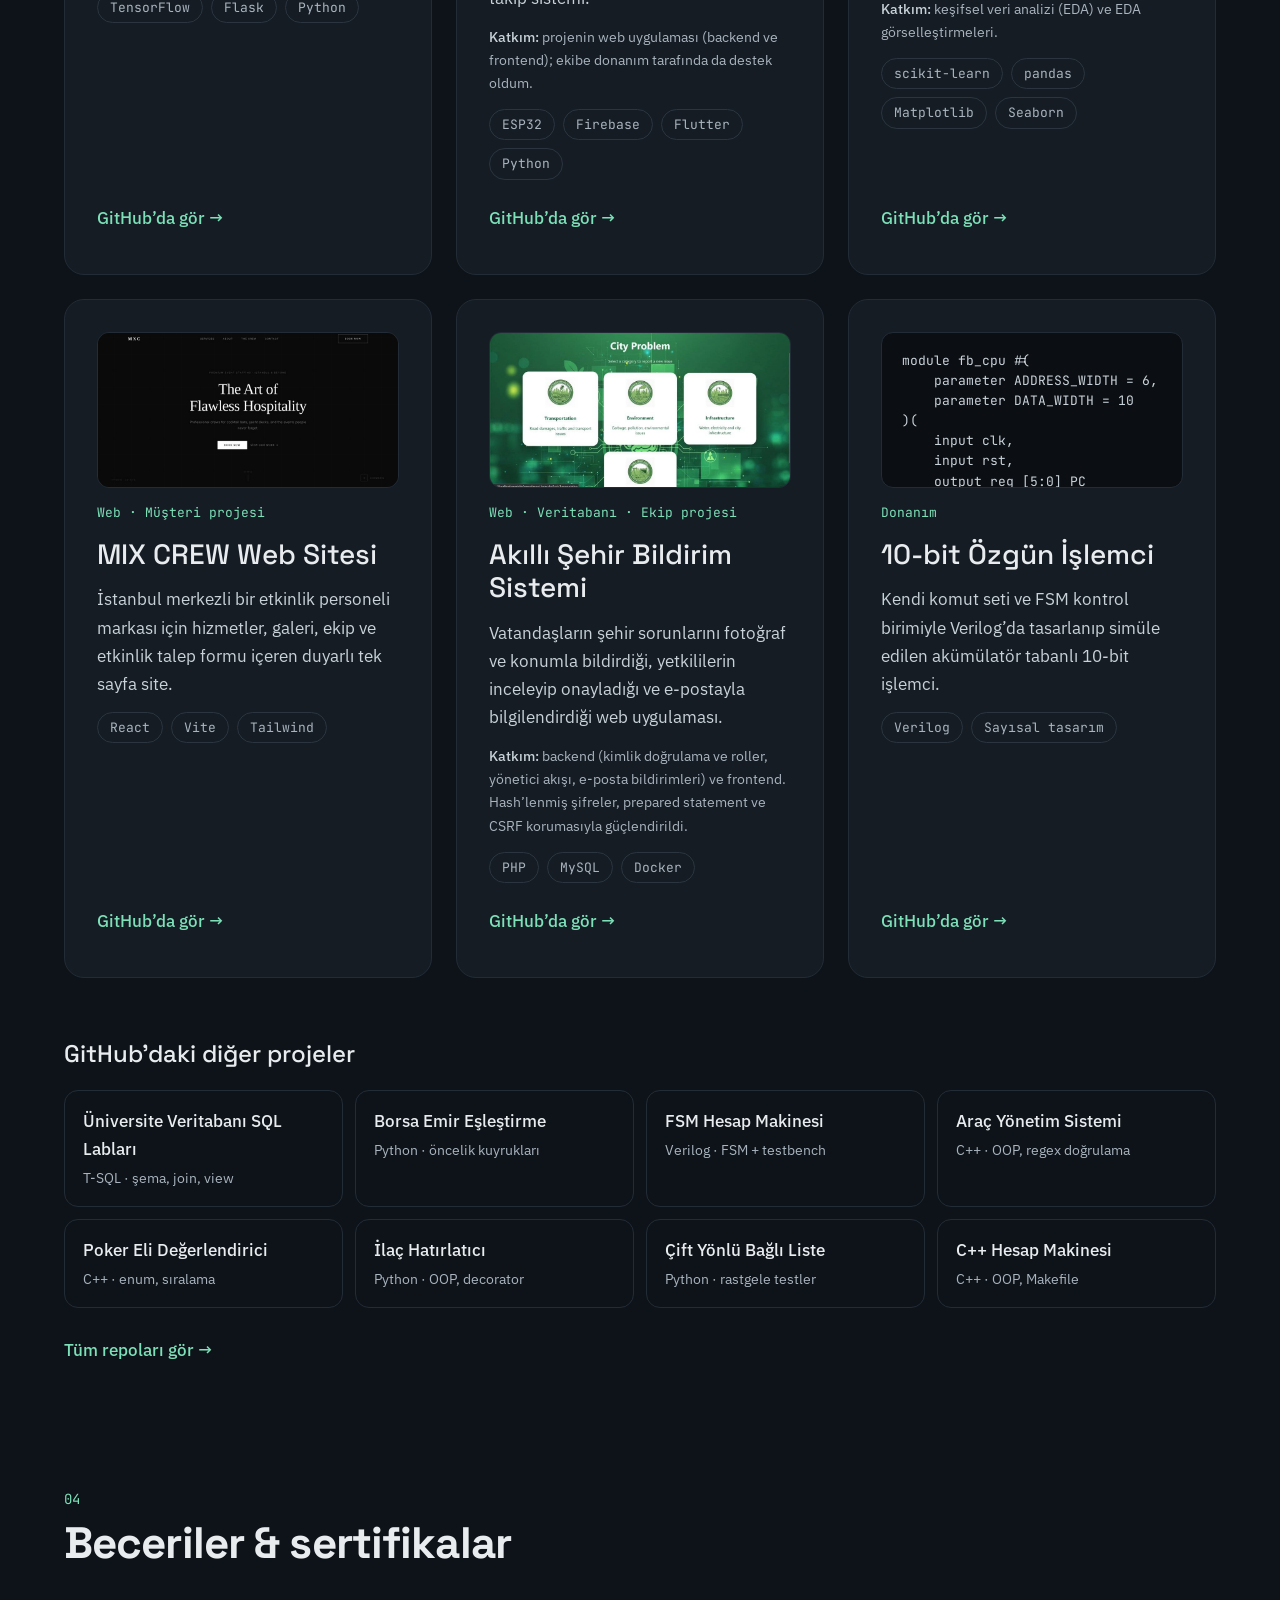
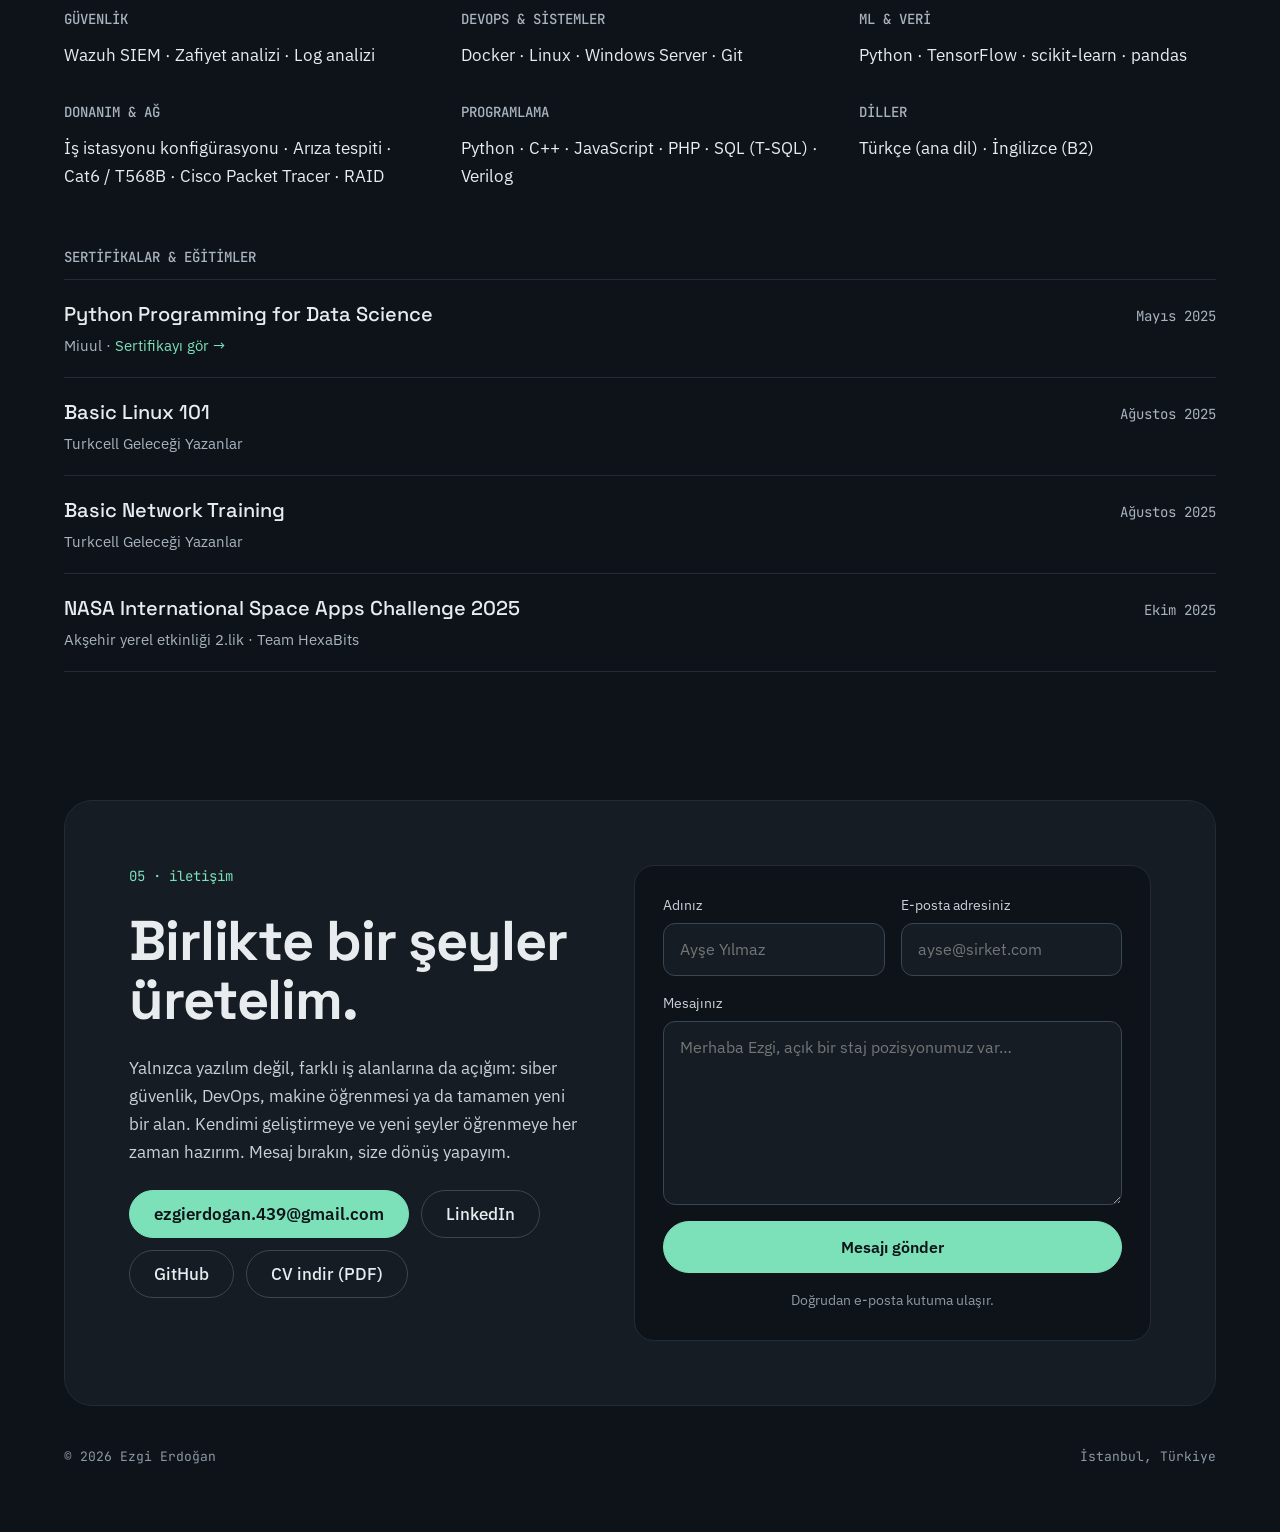
==== commit 962f8e8c: "Add Packet Tracer to skills, refresh CV PDFs Co-Authored-By: Claude Opus 5.5 <noreply@anthropic.com>" ====
--- a/tr.html
+++ b/tr.html
@@ -182,7 +182,7 @@
 <div><h3>GÜVENLİK</h3><p>Wazuh SIEM · Zafiyet analizi · Log analizi</p></div>
 <div><h3>DEVOPS &amp; SİSTEMLER</h3><p>Docker · Linux · Windows Server · Git</p></div>
 <div><h3>ML &amp; VERİ</h3><p>Python · TensorFlow · scikit-learn · pandas</p></div>
-<div><h3>DONANIM &amp; AĞ</h3><p>İş istasyonu konfigürasyonu · Teşhis · Cat6 / T568B · VLAN · RAID</p></div>
+<div><h3>DONANIM &amp; AĞ</h3><p>İş istasyonu konfigürasyonu · Arıza tespiti · Cat6 / T568B · Cisco Packet Tracer · RAID</p></div>
 <div><h3>PROGRAMLAMA</h3><p>Python · C++ · JavaScript · PHP · SQL (T-SQL) · Verilog</p></div>
 <div><h3>DİLLER</h3><p>Türkçe (ana dil) · İngilizce (B2)</p></div>
 </div>
